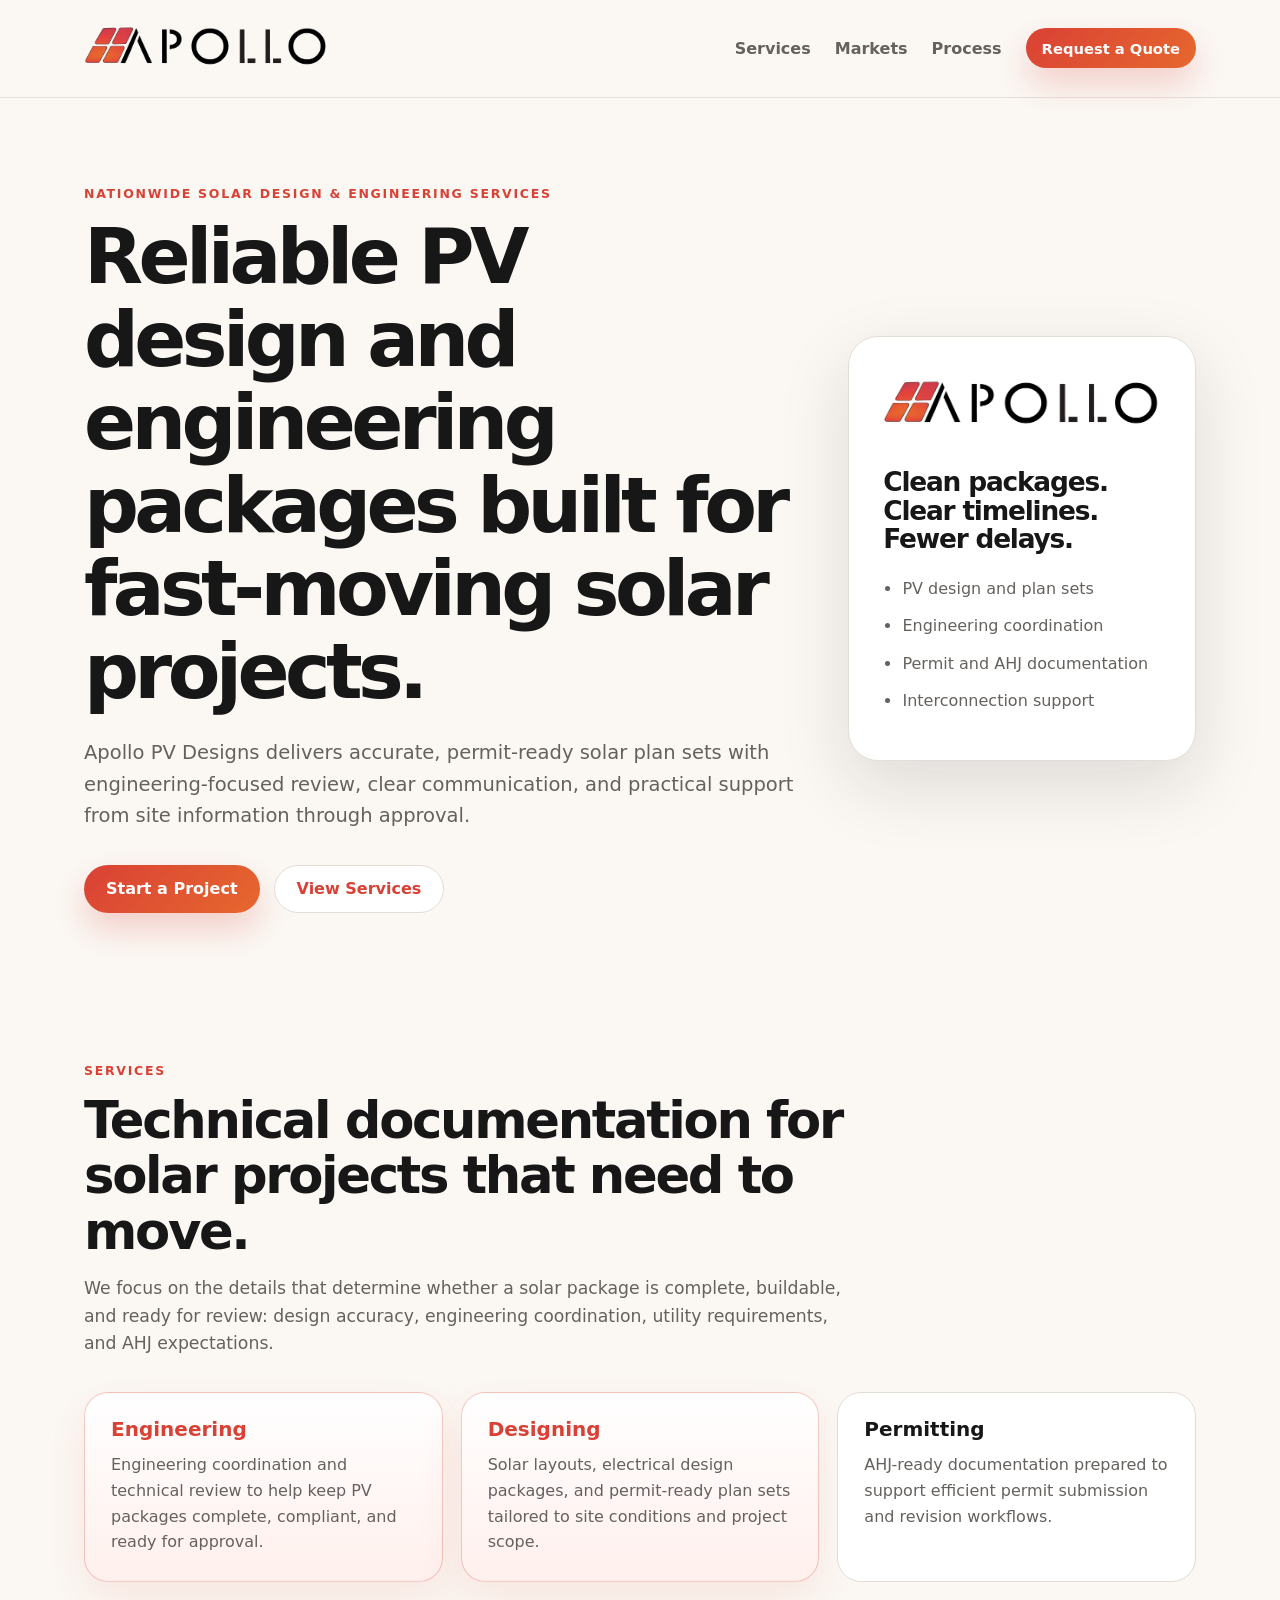
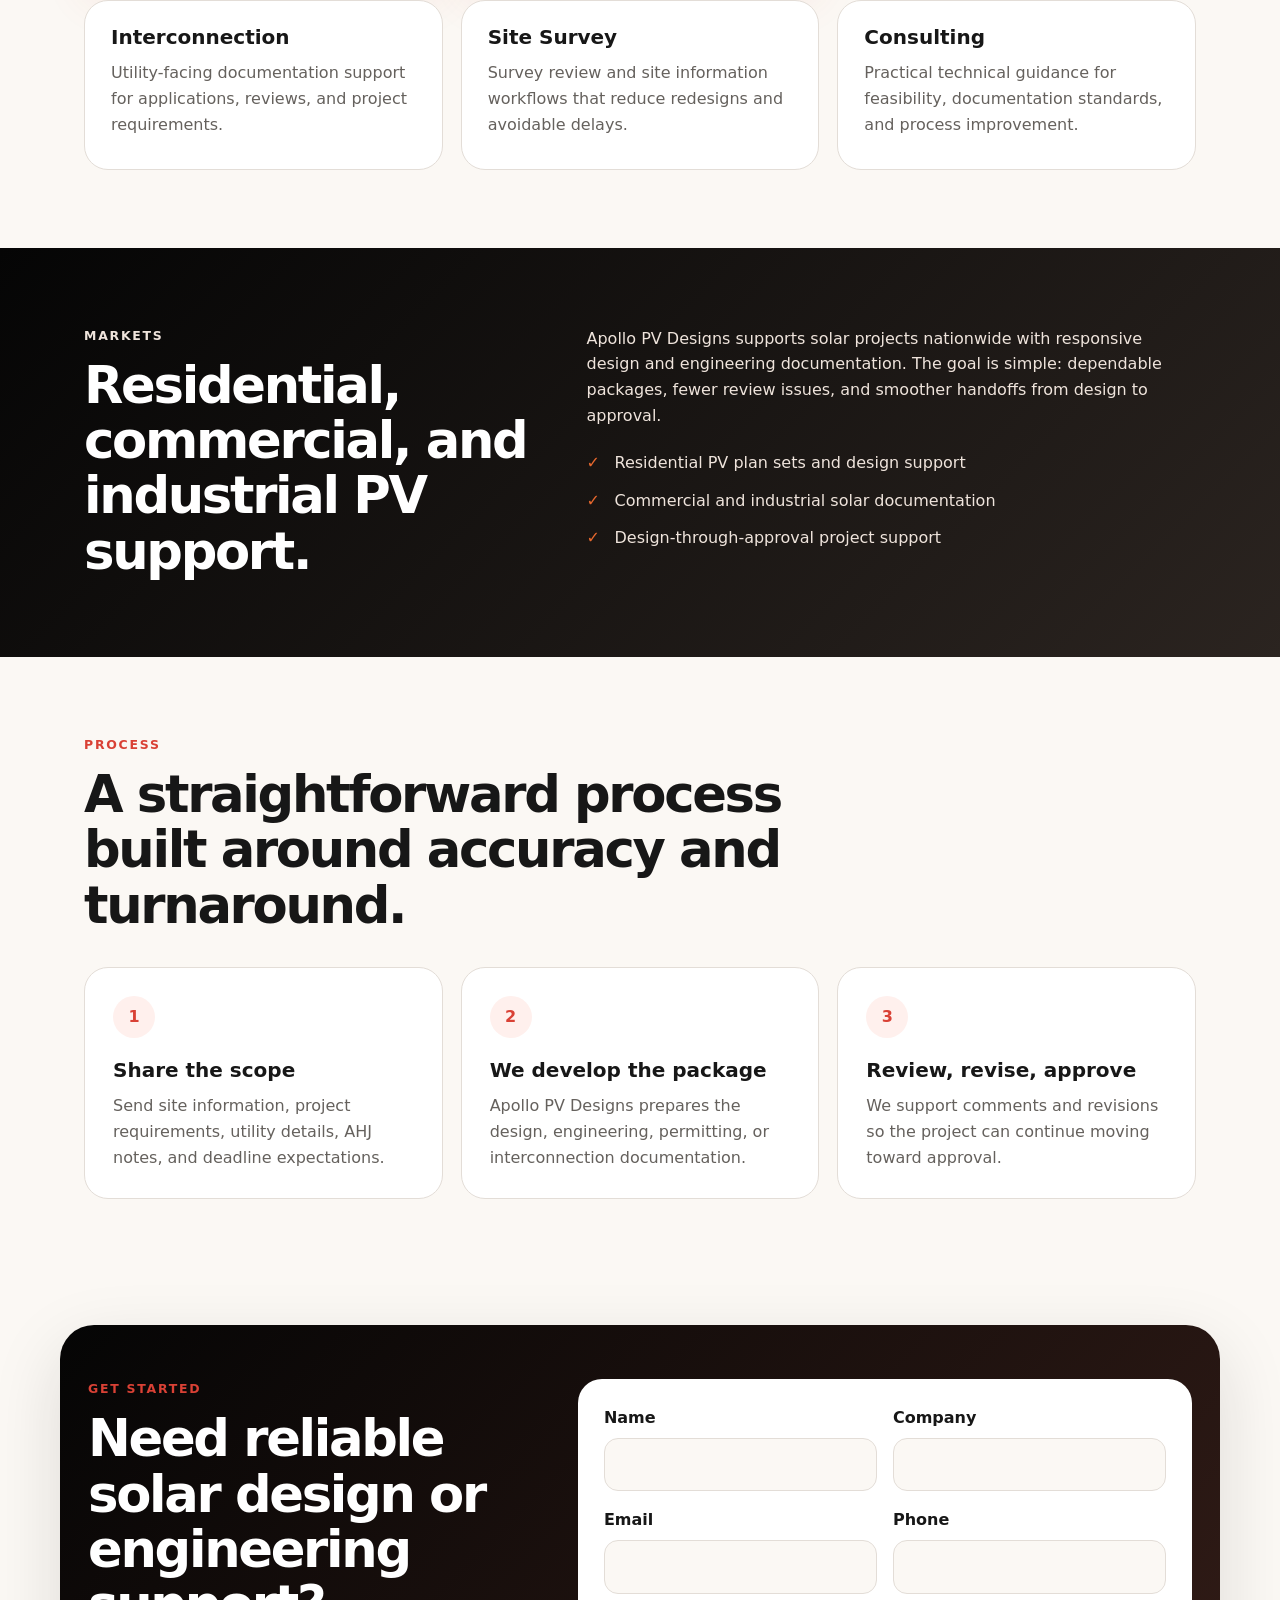
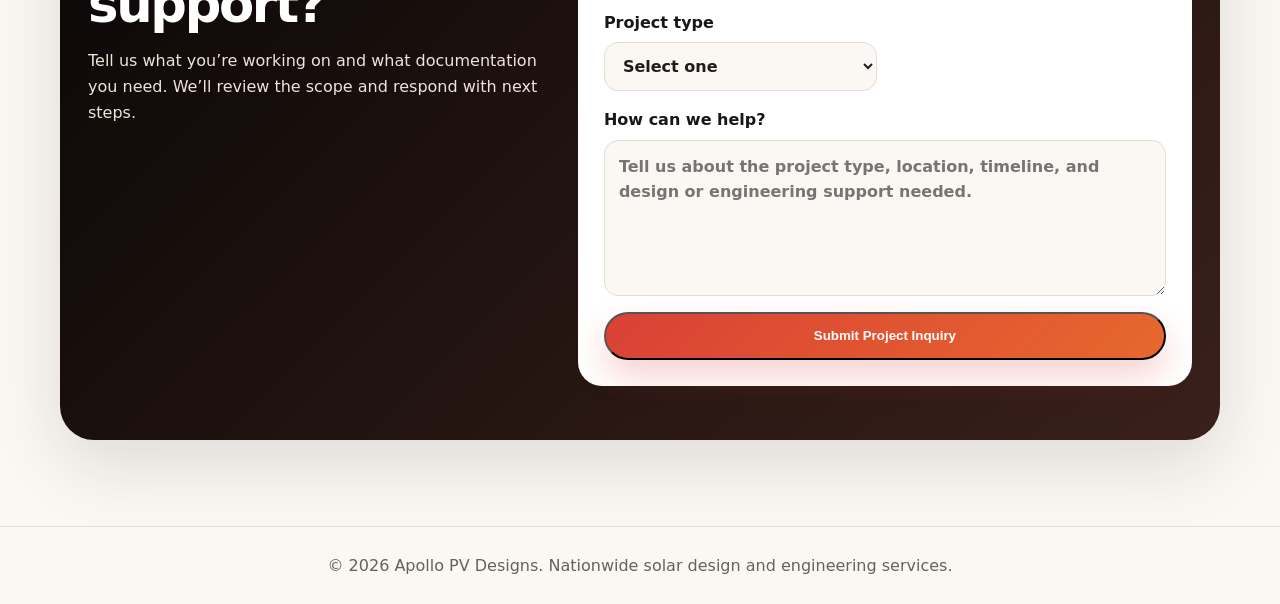
==== index.html @ 6307eaa2 "Initial Apollo PV website" ====
<!doctype html>
<html lang="en">
  <head>
    <meta charset="utf-8" />
    <meta name="viewport" content="width=device-width, initial-scale=1" />
    <title>Apollo PV Designs | Nationwide Solar Design & Engineering</title>
    <meta
      name="description"
      content="Apollo PV Designs provides nationwide solar design and engineering services with permitting, interconnection, consulting, and site survey support."
    />
    <link rel="stylesheet" href="styles.css" />
  </head>
  <body>
    <header class="site-header">
      <nav class="nav" aria-label="Primary navigation">
        <a class="brand" href="#top" aria-label="Apollo PV Designs home">
          <img class="brand-logo" src="assets/logo-transparent.png" alt="Apollo PV Designs" />
        </a>
        <div class="nav-links">
          <a href="#services">Services</a>
          <a href="#markets">Markets</a>
          <a href="#process">Process</a>
          <a class="button button-small" href="#contact">Request a Quote</a>
        </div>
      </nav>
    </header>

    <main id="top">
      <section class="hero">
        <div class="hero-content">
          <p class="eyebrow">Nationwide solar design & engineering services</p>
          <h1>Reliable PV design and engineering packages built for fast-moving solar projects.</h1>
          <p class="hero-copy">
            Apollo PV Designs delivers accurate, permit-ready solar plan sets with engineering-focused review, clear communication, and practical support from site information through approval.
          </p>
          <div class="hero-actions">
            <a class="button" href="#contact">Start a Project</a>
            <a class="button button-secondary" href="#services">View Services</a>
          </div>
        </div>
        <aside class="hero-card" aria-label="Apollo PV Designs capabilities">
          <img class="hero-logo" src="assets/logo-transparent.png" alt="Apollo PV Designs" />
          <h2>Clean packages. Clear timelines. Fewer delays.</h2>
          <ul>
            <li>PV design and plan sets</li>
            <li>Engineering coordination</li>
            <li>Permit and AHJ documentation</li>
            <li>Interconnection support</li>
          </ul>
        </aside>
      </section>

      <section class="section" id="services">
        <div class="section-heading">
          <p class="eyebrow">Services</p>
          <h2>Technical documentation for solar projects that need to move.</h2>
          <p>
            We focus on the details that determine whether a solar package is complete, buildable, and ready for review: design accuracy, engineering coordination, utility requirements, and AHJ expectations.
          </p>
        </div>
        <div class="grid cards">
          <article class="card card-feature"><h3>Engineering</h3><p>Engineering coordination and technical review to help keep PV packages complete, compliant, and ready for approval.</p></article>
          <article class="card card-feature"><h3>Designing</h3><p>Solar layouts, electrical design packages, and permit-ready plan sets tailored to site conditions and project scope.</p></article>
          <article class="card"><h3>Permitting</h3><p>AHJ-ready documentation prepared to support efficient permit submission and revision workflows.</p></article>
          <article class="card"><h3>Interconnection</h3><p>Utility-facing documentation support for applications, reviews, and project requirements.</p></article>
          <article class="card"><h3>Site Survey</h3><p>Survey review and site information workflows that reduce redesigns and avoidable delays.</p></article>
          <article class="card"><h3>Consulting</h3><p>Practical technical guidance for feasibility, documentation standards, and process improvement.</p></article>
        </div>
      </section>

      <section class="section split" id="markets">
        <div>
          <p class="eyebrow">Markets</p>
          <h2>Residential, commercial, and industrial PV support.</h2>
        </div>
        <div>
          <p>
            Apollo PV Designs supports solar projects nationwide with responsive design and engineering documentation. The goal is simple: dependable packages, fewer review issues, and smoother handoffs from design to approval.
          </p>
          <ul class="check-list">
            <li>Residential PV plan sets and design support</li>
            <li>Commercial and industrial solar documentation</li>
            <li>Design-through-approval project support</li>
          </ul>
        </div>
      </section>

      <section class="section process" id="process">
        <div class="section-heading">
          <p class="eyebrow">Process</p>
          <h2>A straightforward process built around accuracy and turnaround.</h2>
        </div>
        <div class="steps">
          <div class="step"><span>1</span><h3>Share the scope</h3><p>Send site information, project requirements, utility details, AHJ notes, and deadline expectations.</p></div>
          <div class="step"><span>2</span><h3>We develop the package</h3><p>Apollo PV Designs prepares the design, engineering, permitting, or interconnection documentation.</p></div>
          <div class="step"><span>3</span><h3>Review, revise, approve</h3><p>We support comments and revisions so the project can continue moving toward approval.</p></div>
        </div>
      </section>

      <section class="contact-section" id="contact">
        <div class="contact-copy">
          <p class="eyebrow">Get started</p>
          <h2>Need reliable solar design or engineering support?</h2>
          <p>Tell us what you’re working on and what documentation you need. We’ll review the scope and respond with next steps.</p>
        </div>
        <form class="contact-form" name="project-inquiry" method="POST" data-netlify="true" netlify-honeypot="bot-field" action="/thank-you.html">
          <input type="hidden" name="form-name" value="project-inquiry" />
          <p class="hidden-field">
            <label>Don’t fill this out if you’re human: <input name="bot-field" /></label>
          </p>
          <label>
            Name
            <input type="text" name="name" autocomplete="name" required />
          </label>
          <label>
            Company
            <input type="text" name="company" autocomplete="organization" />
          </label>
          <label>
            Email
            <input type="email" name="email" autocomplete="email" required />
          </label>
          <label>
            Phone
            <input type="tel" name="phone" autocomplete="tel" />
          </label>
          <label>
            Project type
            <select name="project_type">
              <option value="">Select one</option>
              <option>Residential</option>
              <option>Commercial</option>
              <option>Industrial</option>
              <option>Multiple / ongoing pipeline</option>
            </select>
          </label>
          <label>
            How can we help?
            <textarea name="message" rows="5" placeholder="Tell us about the project type, location, timeline, and design or engineering support needed." required></textarea>
          </label>
          <button class="button" type="submit">Submit Project Inquiry</button>
        </form>
      </section>
    </main>

    <footer class="footer">
      <p>© <span id="year"></span> Apollo PV Designs. Nationwide solar design and engineering services.</p>
    </footer>

    <script>
      document.getElementById('year').textContent = new Date().getFullYear();
    </script>
  </body>
</html>
---- styles.css ----
:root {
  color-scheme: light;
  --charcoal: #171717;
  --black: #050505;
  --solar-red: #d94135;
  --solar-orange: #e7682e;
  --warm-gray: #f5f1ed;
  --soft-red: #fff0ed;
  --ink: #1d1d1d;
  --muted: #65615d;
  --line: #e3ddd7;
  --bg: #fbf8f4;
  --white: #ffffff;
  --shadow: 0 24px 70px rgba(23, 23, 23, 0.13);
}

* { box-sizing: border-box; }
html { scroll-behavior: smooth; }
body {
  margin: 0;
  font-family: Inter, ui-sans-serif, system-ui, -apple-system, BlinkMacSystemFont, "Segoe UI", sans-serif;
  color: var(--ink);
  background: var(--bg);
  line-height: 1.6;
}

a { color: inherit; text-decoration: none; }

.site-header {
  position: sticky;
  top: 0;
  z-index: 20;
  background: rgba(251, 248, 244, 0.92);
  backdrop-filter: blur(14px);
  border-bottom: 1px solid rgba(227, 221, 215, 0.85);
}

.nav {
  max-width: 1160px;
  margin: 0 auto;
  padding: 18px 24px;
  display: flex;
  align-items: center;
  justify-content: space-between;
  gap: 24px;
}

.brand {
  display: inline-flex;
  align-items: center;
}

.brand-logo {
  display: block;
  width: min(245px, 52vw);
  height: auto;
}

.nav-links { display: flex; align-items: center; gap: 24px; color: var(--muted); font-weight: 650; }
.nav-links a:hover { color: var(--solar-red); }

.button {
  display: inline-flex;
  align-items: center;
  justify-content: center;
  min-height: 48px;
  padding: 0 22px;
  border-radius: 999px;
  background: linear-gradient(135deg, var(--solar-red), var(--solar-orange));
  color: var(--white);
  font-weight: 800;
  box-shadow: 0 16px 34px rgba(217, 65, 53, 0.24);
}
.button:hover { transform: translateY(-1px); }
.button-secondary { background: var(--white); color: var(--solar-red); border: 1px solid var(--line); box-shadow: none; }
.button-small { min-height: 40px; padding: 0 16px; font-size: 0.92rem; }

.hero {
  max-width: 1160px;
  margin: 0 auto;
  padding: 86px 24px 70px;
  display: grid;
  grid-template-columns: minmax(0, 1.35fr) minmax(280px, 0.65fr);
  gap: 42px;
  align-items: center;
}

.eyebrow {
  margin: 0 0 12px;
  color: var(--solar-red);
  text-transform: uppercase;
  font-size: 0.78rem;
  font-weight: 900;
  letter-spacing: 0.14em;
}

h1, h2, h3 { color: var(--charcoal); line-height: 1.08; margin: 0; }
h1 { font-size: clamp(2.5rem, 6vw, 5.4rem); letter-spacing: -0.06em; max-width: 920px; }
h2 { font-size: clamp(2rem, 4vw, 3.3rem); letter-spacing: -0.045em; }
h3 { font-size: 1.25rem; }
p { margin: 0; }

.hero-copy {
  margin-top: 24px;
  max-width: 720px;
  font-size: 1.22rem;
  color: var(--muted);
}

.hero-actions { display: flex; flex-wrap: wrap; gap: 14px; margin-top: 34px; }

.hero-card {
  background: var(--white);
  border: 1px solid var(--line);
  border-radius: 30px;
  padding: 34px;
  box-shadow: var(--shadow);
}
.hero-logo {
  display: block;
  width: 100%;
  max-width: 340px;
  height: auto;
  margin: 0 0 28px;
}
.hero-card h2 { font-size: 1.65rem; margin-bottom: 22px; }
ul { padding-left: 1.2rem; margin: 0; }
.hero-card li { margin: 12px 0; color: var(--muted); }

.section { max-width: 1160px; margin: 0 auto; padding: 78px 24px; }
.section-heading { max-width: 760px; margin-bottom: 34px; }
.section-heading p:not(.eyebrow) { color: var(--muted); font-size: 1.08rem; margin-top: 16px; }

.grid { display: grid; gap: 18px; }
.cards { grid-template-columns: repeat(3, minmax(0, 1fr)); }
.card {
  background: var(--white);
  border: 1px solid var(--line);
  border-radius: 24px;
  padding: 26px;
  min-height: 170px;
}
.card p { color: var(--muted); margin-top: 12px; }
.card-feature {
  border-color: rgba(217, 65, 53, 0.28);
  background: linear-gradient(180deg, var(--white), var(--soft-red));
  box-shadow: 0 18px 46px rgba(217, 65, 53, 0.1);
}
.card-feature h3 { color: var(--solar-red); }

.split {
  display: grid;
  grid-template-columns: 0.85fr 1.15fr;
  gap: 52px;
  align-items: start;
  background: linear-gradient(135deg, var(--black), #2b2420);
  color: var(--white);
  max-width: none;
  padding-left: max(24px, calc((100vw - 1160px) / 2 + 24px));
  padding-right: max(24px, calc((100vw - 1160px) / 2 + 24px));
}
.split h2 { color: var(--white); }
.split p, .split li { color: #efe4dc; }
.check-list { margin-top: 22px; list-style: none; padding: 0; }
.check-list li { margin: 12px 0; padding-left: 28px; position: relative; }
.check-list li::before { content: "✓"; position: absolute; left: 0; color: var(--solar-orange); font-weight: 900; }

.steps { display: grid; grid-template-columns: repeat(3, minmax(0, 1fr)); gap: 18px; }
.step { background: var(--white); border: 1px solid var(--line); border-radius: 24px; padding: 28px; }
.step span { display: inline-grid; place-items: center; width: 42px; height: 42px; border-radius: 50%; background: var(--soft-red); color: var(--solar-red); font-weight: 900; margin-bottom: 22px; }
.step p { color: var(--muted); margin-top: 12px; }

.contact-section {
  max-width: 1160px;
  margin: 48px auto 86px;
  padding: 54px 28px;
  border-radius: 34px;
  background: linear-gradient(135deg, var(--black), #3a201a);
  color: var(--white);
  box-shadow: var(--shadow);
  display: grid;
  grid-template-columns: 0.85fr 1.15fr;
  gap: 36px;
  align-items: start;
}
.contact-section h2 { color: var(--white); }
.contact-copy p:not(.eyebrow) { color: #efe4dc; margin-top: 16px; }
.contact-form {
  background: var(--white);
  color: var(--ink);
  border-radius: 24px;
  padding: 26px;
  display: grid;
  grid-template-columns: repeat(2, minmax(0, 1fr));
  gap: 16px;
}
.contact-form label { display: grid; gap: 7px; font-weight: 800; color: var(--charcoal); }
.contact-form label:has(textarea), .contact-form button { grid-column: 1 / -1; }
.contact-form input, .contact-form select, .contact-form textarea {
  width: 100%;
  border: 1px solid var(--line);
  border-radius: 14px;
  padding: 13px 14px;
  font: inherit;
  color: var(--ink);
  background: var(--bg);
}
.contact-form input:focus, .contact-form select:focus, .contact-form textarea:focus {
  outline: 3px solid rgba(217, 65, 53, 0.18);
  border-color: var(--solar-red);
}
.hidden-field { display: none; }

.thank-you-page {
  min-height: 100vh;
  display: grid;
  place-items: center;
  padding: 24px;
}
.thank-you-card {
  max-width: 760px;
  background: var(--white);
  border: 1px solid var(--line);
  border-radius: 34px;
  padding: 46px;
  box-shadow: var(--shadow);
}
.thank-you-card p:not(.eyebrow) { color: var(--muted); margin: 18px 0 28px; }

.footer { border-top: 1px solid var(--line); padding: 26px 24px; text-align: center; color: var(--muted); }

@media (max-width: 860px) {
  .nav { align-items: flex-start; }
  .nav-links { display: none; }
  .hero, .split, .contact-section { grid-template-columns: 1fr; }
  .cards, .steps, .contact-form { grid-template-columns: 1fr; }
  .hero { padding-top: 58px; }
}
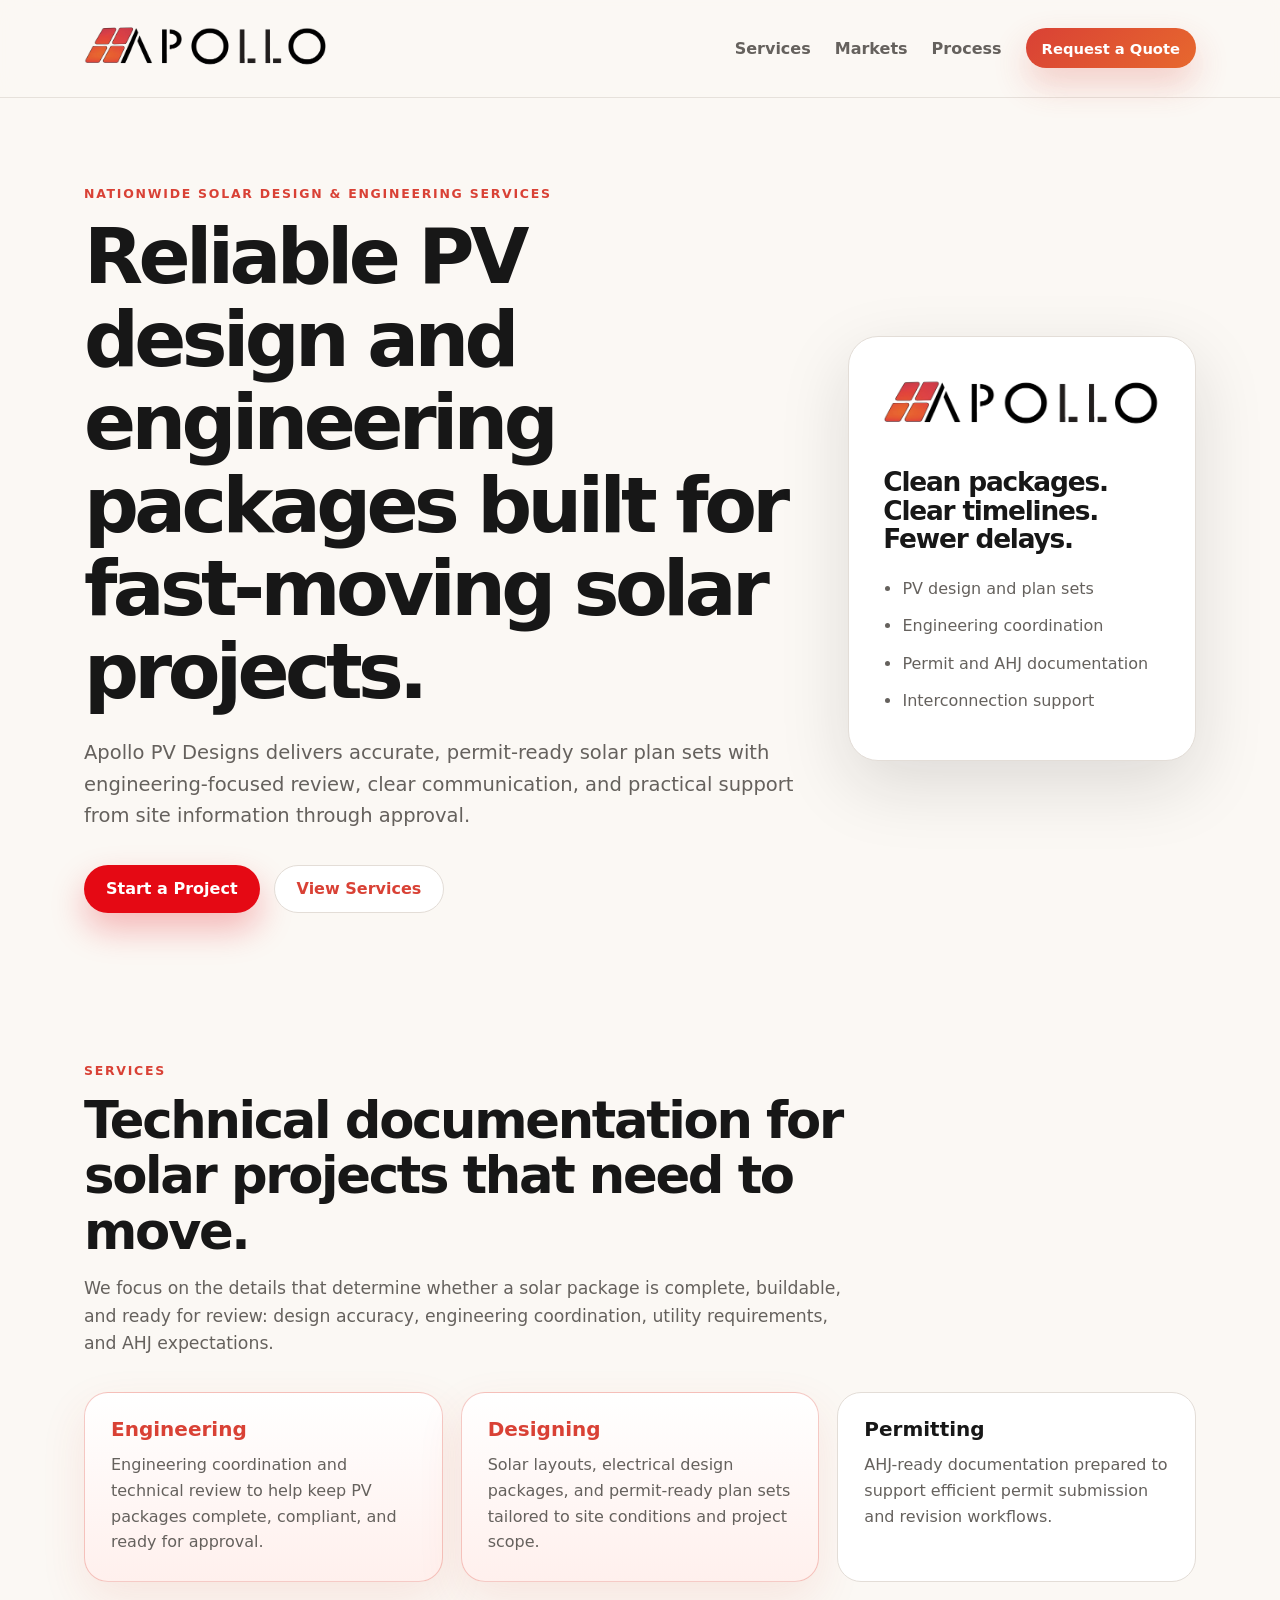
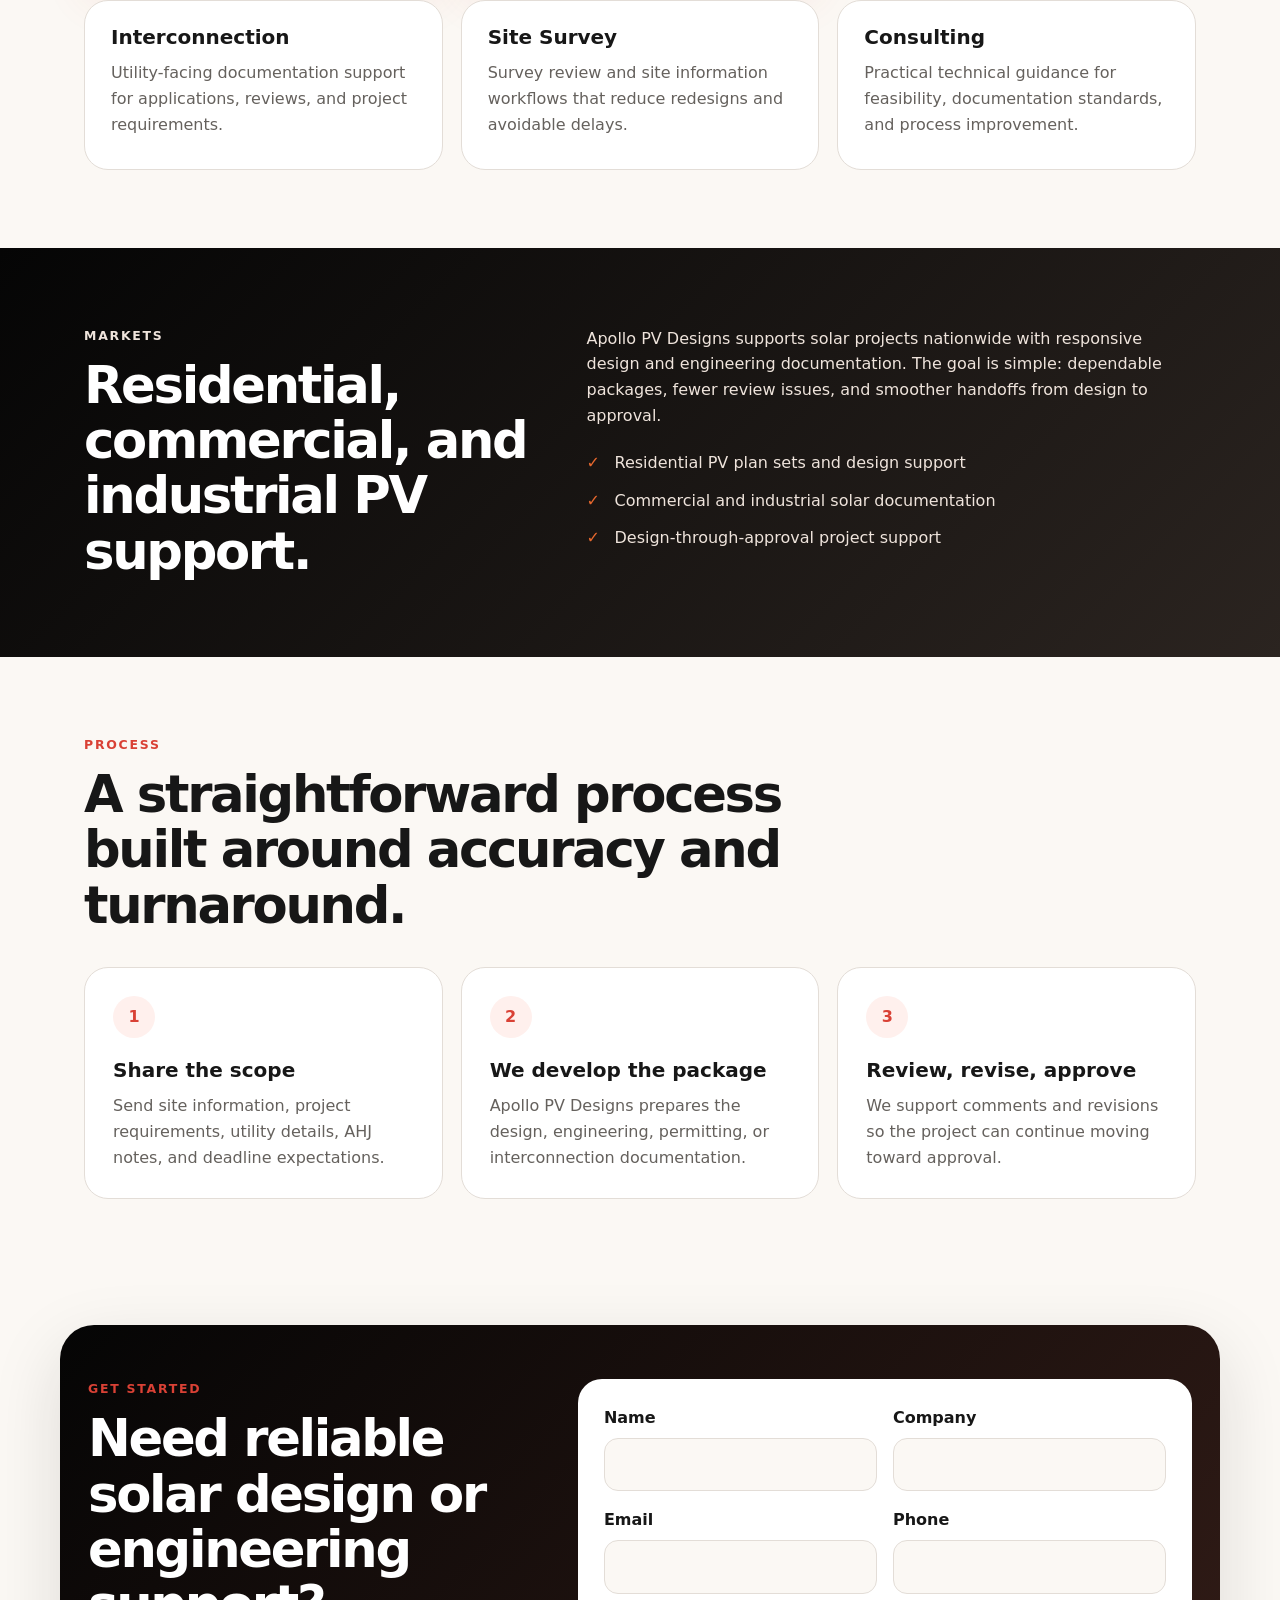
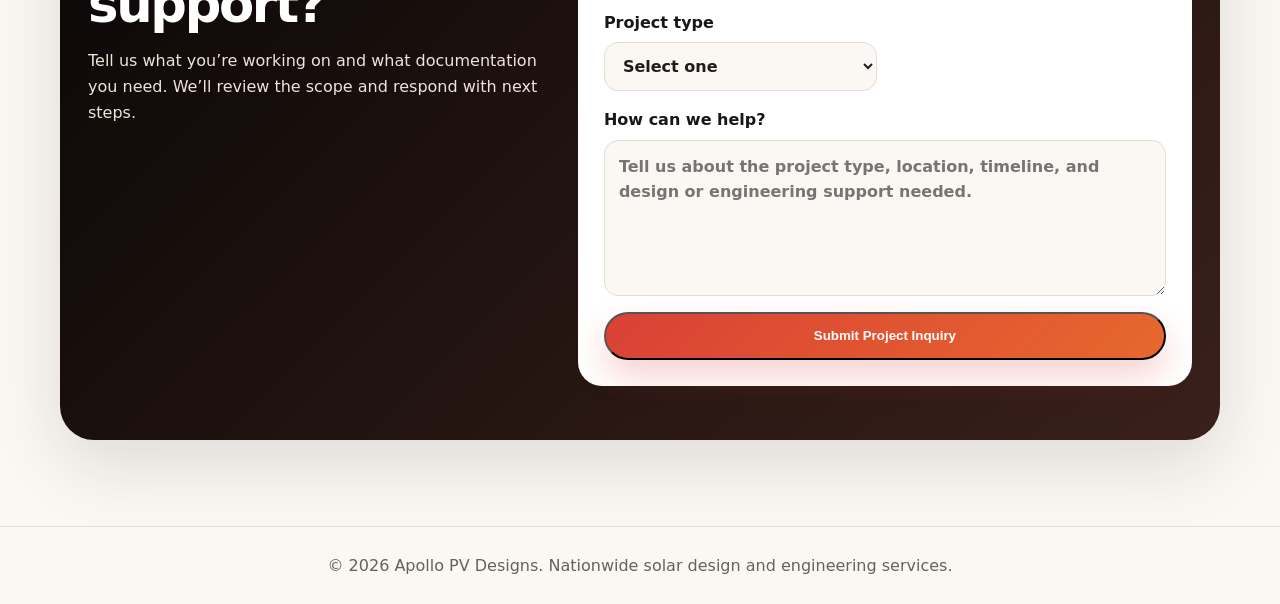
==== commit b664995f: "Make start project button red" ====
--- a/index.html
+++ b/index.html
@@ -34,7 +34,7 @@
             Apollo PV Designs delivers accurate, permit-ready solar plan sets with engineering-focused review, clear communication, and practical support from site information through approval.
           </p>
           <div class="hero-actions">
-            <a class="button" href="#contact">Start a Project</a>
+            <a class="button button-red-test" href="#contact">Start a Project</a>
             <a class="button button-secondary" href="#services">View Services</a>
           </div>
         </div>
--- a/styles.css
+++ b/styles.css
@@ -72,6 +72,7 @@
   box-shadow: 0 16px 34px rgba(217, 65, 53, 0.24);
 }
 .button:hover { transform: translateY(-1px); }
+.button-red-test { background: #e50914; box-shadow: 0 16px 34px rgba(229, 9, 20, 0.28); }
 .button-secondary { background: var(--white); color: var(--solar-red); border: 1px solid var(--line); box-shadow: none; }
 .button-small { min-height: 40px; padding: 0 16px; font-size: 0.92rem; }
 
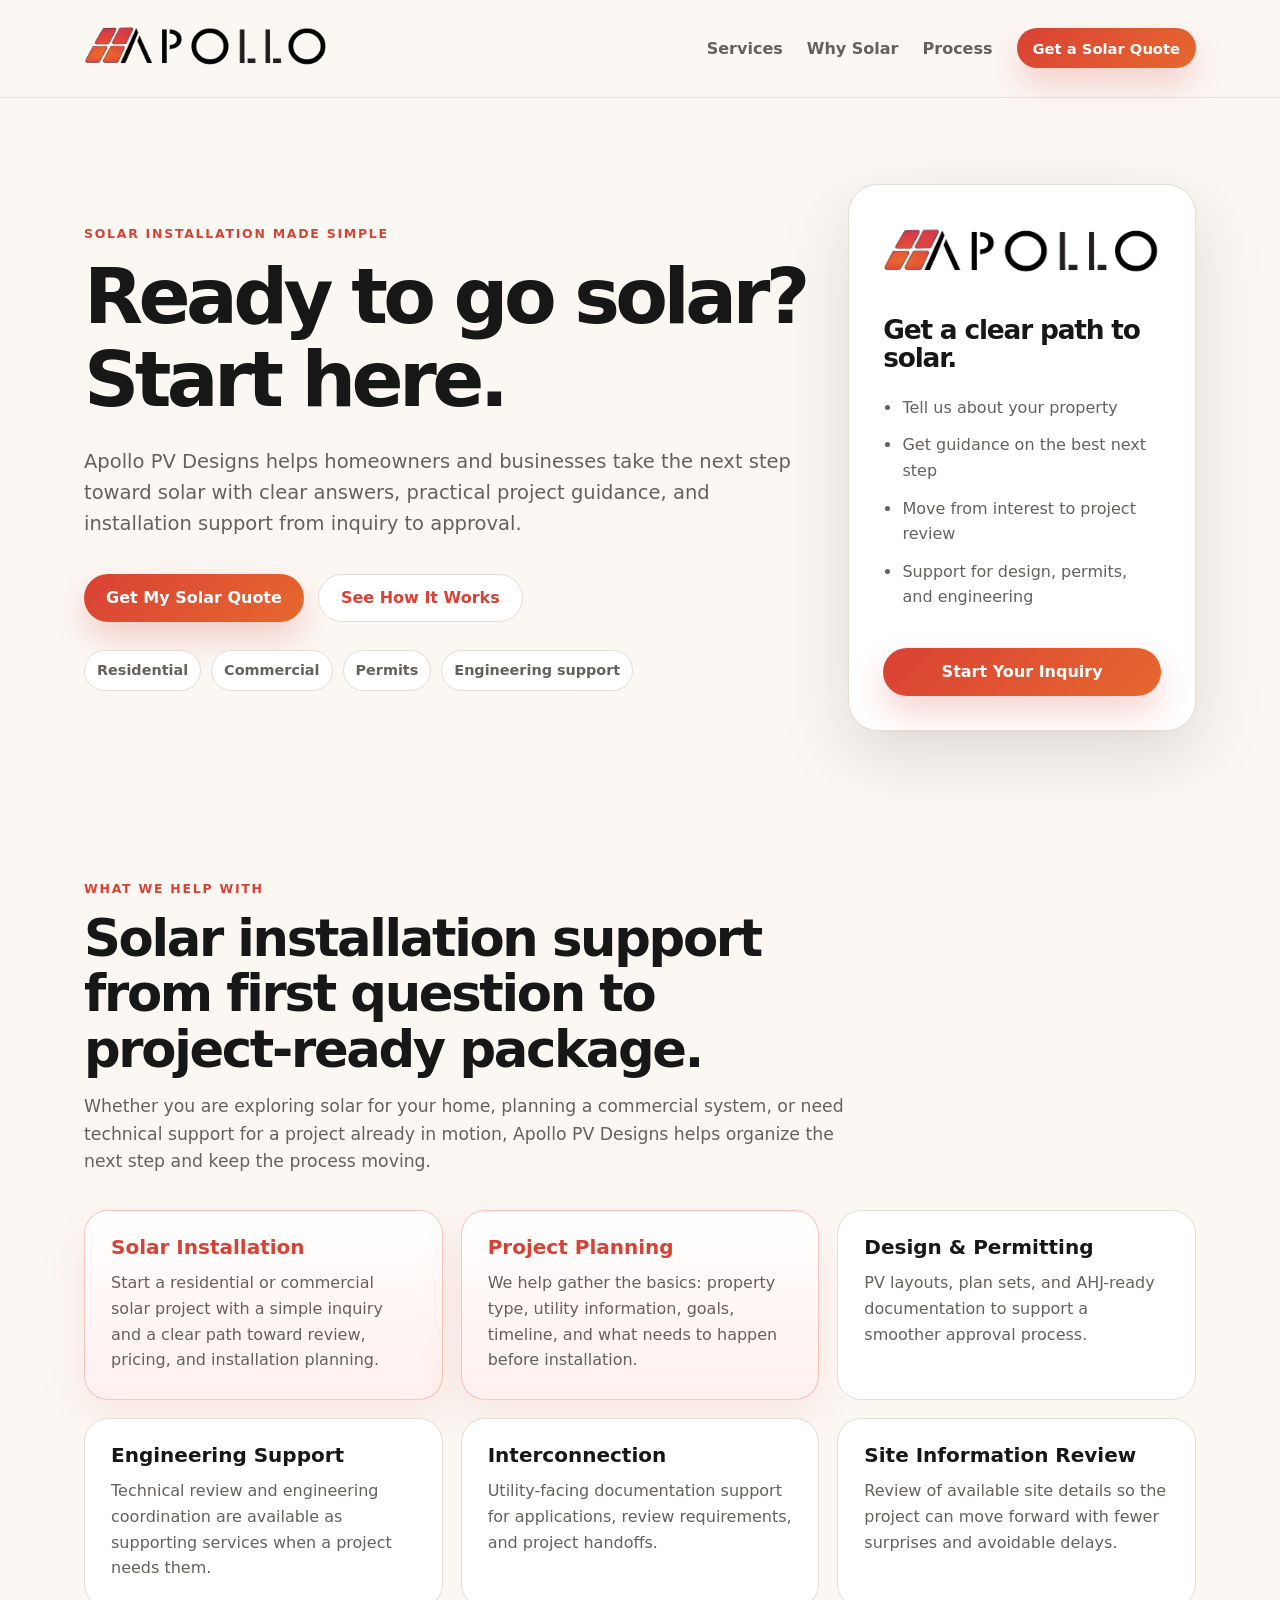
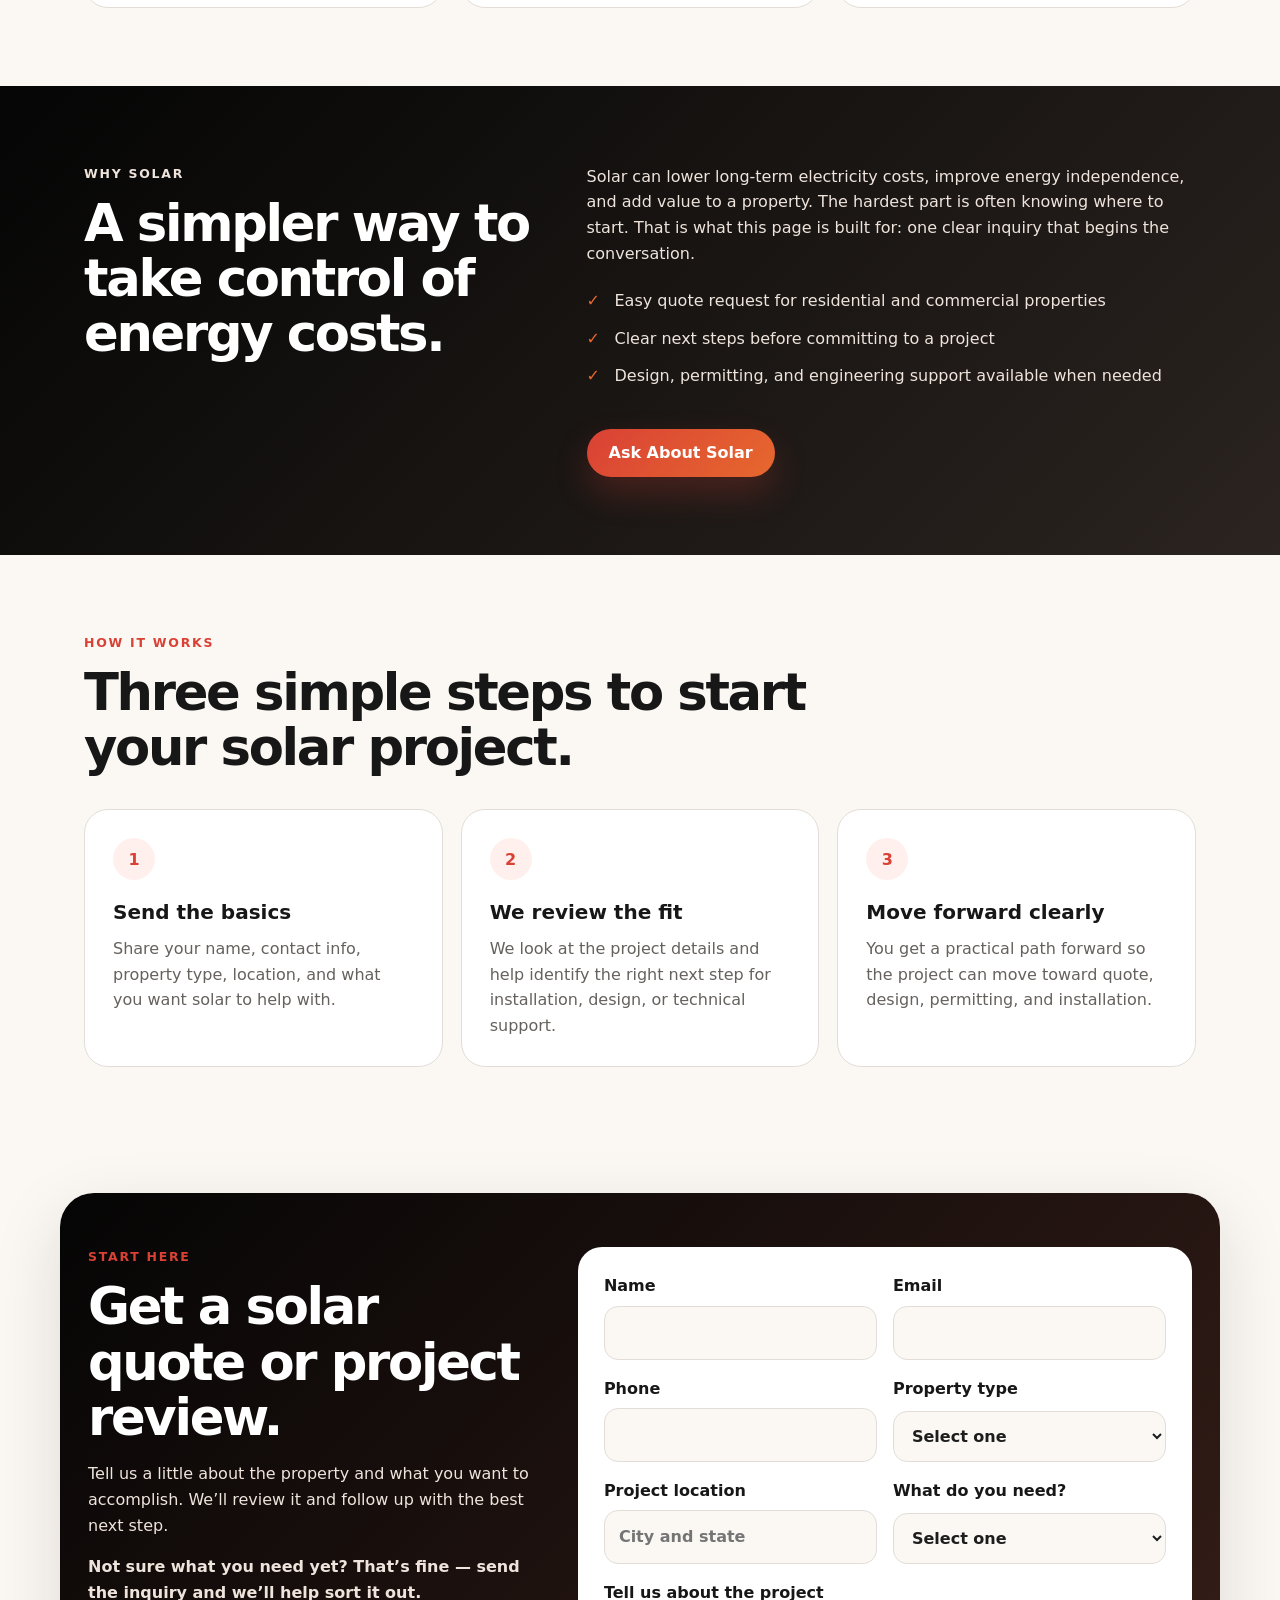
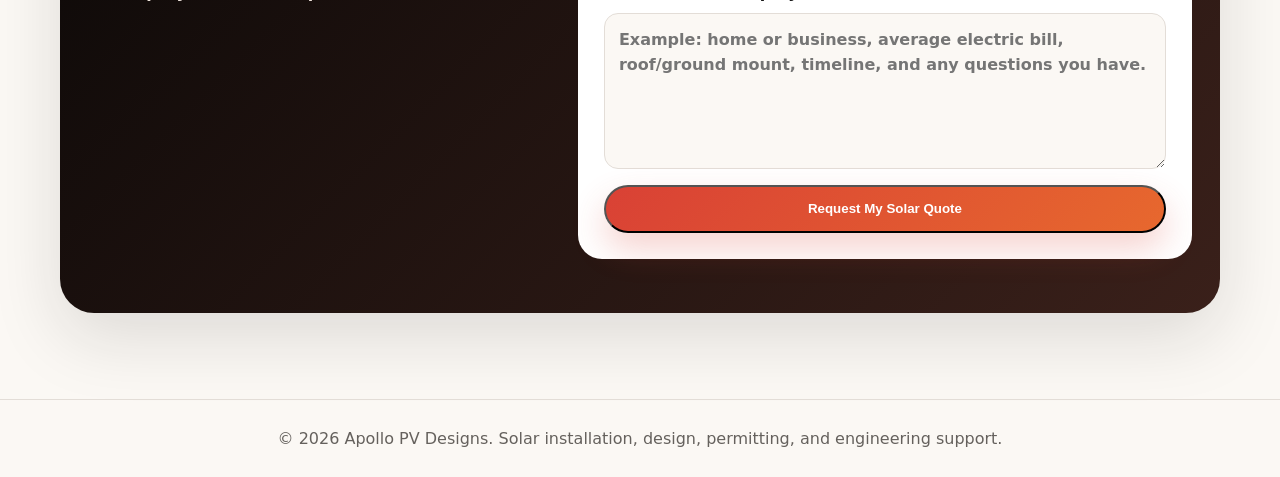
==== commit 6f65d44e: "Refocus homepage on solar installation inquiries" ====
--- a/index.html
+++ b/index.html
@@ -3,10 +3,10 @@
   <head>
     <meta charset="utf-8" />
     <meta name="viewport" content="width=device-width, initial-scale=1" />
-    <title>Apollo PV Designs | Nationwide Solar Design & Engineering</title>
+    <title>Apollo PV Designs | Solar Installation & Project Support</title>
     <meta
       name="description"
-      content="Apollo PV Designs provides nationwide solar design and engineering services with permitting, interconnection, consulting, and site survey support."
+      content="Apollo PV Designs helps homeowners and businesses start solar installation projects with clear guidance, responsive support, and design, permitting, and engineering coordination."
     />
     <link rel="stylesheet" href="styles.css" />
   </head>
@@ -18,9 +18,9 @@
         </a>
         <div class="nav-links">
           <a href="#services">Services</a>
-          <a href="#markets">Markets</a>
+          <a href="#why-solar">Why Solar</a>
           <a href="#process">Process</a>
-          <a class="button button-small" href="#contact">Request a Quote</a>
+          <a class="button button-small" href="#contact">Get a Solar Quote</a>
         </div>
       </nav>
     </header>
@@ -28,80 +28,89 @@
     <main id="top">
       <section class="hero">
         <div class="hero-content">
-          <p class="eyebrow">Nationwide solar design & engineering services</p>
-          <h1>Reliable PV design and engineering packages built for fast-moving solar projects.</h1>
+          <p class="eyebrow">Solar installation made simple</p>
+          <h1>Ready to go solar? Start here.</h1>
           <p class="hero-copy">
-            Apollo PV Designs delivers accurate, permit-ready solar plan sets with engineering-focused review, clear communication, and practical support from site information through approval.
+            Apollo PV Designs helps homeowners and businesses take the next step toward solar with clear answers, practical project guidance, and installation support from inquiry to approval.
           </p>
           <div class="hero-actions">
-            <a class="button button-red-test" href="#contact">Start a Project</a>
-            <a class="button button-secondary" href="#services">View Services</a>
+            <a class="button" href="#contact">Get My Solar Quote</a>
+            <a class="button button-secondary" href="#process">See How It Works</a>
+          </div>
+          <div class="trust-strip" aria-label="Solar project benefits">
+            <span>Residential</span>
+            <span>Commercial</span>
+            <span>Permits</span>
+            <span>Engineering support</span>
           </div>
         </div>
-        <aside class="hero-card" aria-label="Apollo PV Designs capabilities">
+        <aside class="hero-card" aria-label="Solar inquiry callout">
           <img class="hero-logo" src="assets/logo-transparent.png" alt="Apollo PV Designs" />
-          <h2>Clean packages. Clear timelines. Fewer delays.</h2>
+          <h2>Get a clear path to solar.</h2>
           <ul>
-            <li>PV design and plan sets</li>
-            <li>Engineering coordination</li>
-            <li>Permit and AHJ documentation</li>
-            <li>Interconnection support</li>
+            <li>Tell us about your property</li>
+            <li>Get guidance on the best next step</li>
+            <li>Move from interest to project review</li>
+            <li>Support for design, permits, and engineering</li>
           </ul>
+          <a class="button hero-card-button" href="#contact">Start Your Inquiry</a>
         </aside>
       </section>
 
       <section class="section" id="services">
         <div class="section-heading">
-          <p class="eyebrow">Services</p>
-          <h2>Technical documentation for solar projects that need to move.</h2>
+          <p class="eyebrow">What we help with</p>
+          <h2>Solar installation support from first question to project-ready package.</h2>
           <p>
-            We focus on the details that determine whether a solar package is complete, buildable, and ready for review: design accuracy, engineering coordination, utility requirements, and AHJ expectations.
+            Whether you are exploring solar for your home, planning a commercial system, or need technical support for a project already in motion, Apollo PV Designs helps organize the next step and keep the process moving.
           </p>
         </div>
         <div class="grid cards">
-          <article class="card card-feature"><h3>Engineering</h3><p>Engineering coordination and technical review to help keep PV packages complete, compliant, and ready for approval.</p></article>
-          <article class="card card-feature"><h3>Designing</h3><p>Solar layouts, electrical design packages, and permit-ready plan sets tailored to site conditions and project scope.</p></article>
-          <article class="card"><h3>Permitting</h3><p>AHJ-ready documentation prepared to support efficient permit submission and revision workflows.</p></article>
-          <article class="card"><h3>Interconnection</h3><p>Utility-facing documentation support for applications, reviews, and project requirements.</p></article>
-          <article class="card"><h3>Site Survey</h3><p>Survey review and site information workflows that reduce redesigns and avoidable delays.</p></article>
-          <article class="card"><h3>Consulting</h3><p>Practical technical guidance for feasibility, documentation standards, and process improvement.</p></article>
+          <article class="card card-feature"><h3>Solar Installation</h3><p>Start a residential or commercial solar project with a simple inquiry and a clear path toward review, pricing, and installation planning.</p></article>
+          <article class="card card-feature"><h3>Project Planning</h3><p>We help gather the basics: property type, utility information, goals, timeline, and what needs to happen before installation.</p></article>
+          <article class="card"><h3>Design & Permitting</h3><p>PV layouts, plan sets, and AHJ-ready documentation to support a smoother approval process.</p></article>
+          <article class="card"><h3>Engineering Support</h3><p>Technical review and engineering coordination are available as supporting services when a project needs them.</p></article>
+          <article class="card"><h3>Interconnection</h3><p>Utility-facing documentation support for applications, review requirements, and project handoffs.</p></article>
+          <article class="card"><h3>Site Information Review</h3><p>Review of available site details so the project can move forward with fewer surprises and avoidable delays.</p></article>
         </div>
       </section>
 
-      <section class="section split" id="markets">
+      <section class="section split" id="why-solar">
         <div>
-          <p class="eyebrow">Markets</p>
-          <h2>Residential, commercial, and industrial PV support.</h2>
+          <p class="eyebrow">Why solar</p>
+          <h2>A simpler way to take control of energy costs.</h2>
         </div>
         <div>
           <p>
-            Apollo PV Designs supports solar projects nationwide with responsive design and engineering documentation. The goal is simple: dependable packages, fewer review issues, and smoother handoffs from design to approval.
+            Solar can lower long-term electricity costs, improve energy independence, and add value to a property. The hardest part is often knowing where to start. That is what this page is built for: one clear inquiry that begins the conversation.
           </p>
           <ul class="check-list">
-            <li>Residential PV plan sets and design support</li>
-            <li>Commercial and industrial solar documentation</li>
-            <li>Design-through-approval project support</li>
+            <li>Easy quote request for residential and commercial properties</li>
+            <li>Clear next steps before committing to a project</li>
+            <li>Design, permitting, and engineering support available when needed</li>
           </ul>
+          <a class="button split-button" href="#contact">Ask About Solar</a>
         </div>
       </section>
 
       <section class="section process" id="process">
         <div class="section-heading">
-          <p class="eyebrow">Process</p>
-          <h2>A straightforward process built around accuracy and turnaround.</h2>
+          <p class="eyebrow">How it works</p>
+          <h2>Three simple steps to start your solar project.</h2>
         </div>
         <div class="steps">
-          <div class="step"><span>1</span><h3>Share the scope</h3><p>Send site information, project requirements, utility details, AHJ notes, and deadline expectations.</p></div>
-          <div class="step"><span>2</span><h3>We develop the package</h3><p>Apollo PV Designs prepares the design, engineering, permitting, or interconnection documentation.</p></div>
-          <div class="step"><span>3</span><h3>Review, revise, approve</h3><p>We support comments and revisions so the project can continue moving toward approval.</p></div>
+          <div class="step"><span>1</span><h3>Send the basics</h3><p>Share your name, contact info, property type, location, and what you want solar to help with.</p></div>
+          <div class="step"><span>2</span><h3>We review the fit</h3><p>We look at the project details and help identify the right next step for installation, design, or technical support.</p></div>
+          <div class="step"><span>3</span><h3>Move forward clearly</h3><p>You get a practical path forward so the project can move toward quote, design, permitting, and installation.</p></div>
         </div>
       </section>
 
       <section class="contact-section" id="contact">
         <div class="contact-copy">
-          <p class="eyebrow">Get started</p>
-          <h2>Need reliable solar design or engineering support?</h2>
-          <p>Tell us what you’re working on and what documentation you need. We’ll review the scope and respond with next steps.</p>
+          <p class="eyebrow">Start here</p>
+          <h2>Get a solar quote or project review.</h2>
+          <p>Tell us a little about the property and what you want to accomplish. We’ll review it and follow up with the best next step.</p>
+          <p class="contact-note">Not sure what you need yet? That’s fine — send the inquiry and we’ll help sort it out.</p>
         </div>
         <form class="contact-form" name="project-inquiry" method="POST" data-netlify="true" netlify-honeypot="bot-field" action="/thank-you.html">
           <input type="hidden" name="form-name" value="project-inquiry" />
@@ -113,10 +122,6 @@
             <input type="text" name="name" autocomplete="name" required />
           </label>
           <label>
-            Company
-            <input type="text" name="company" autocomplete="organization" />
-          </label>
-          <label>
             Email
             <input type="email" name="email" autocomplete="email" required />
           </label>
@@ -125,26 +130,40 @@
             <input type="tel" name="phone" autocomplete="tel" />
           </label>
           <label>
-            Project type
+            Property type
             <select name="project_type">
               <option value="">Select one</option>
-              <option>Residential</option>
-              <option>Commercial</option>
+              <option>Home / Residential</option>
+              <option>Business / Commercial</option>
               <option>Industrial</option>
-              <option>Multiple / ongoing pipeline</option>
+              <option>Installer, EPC, or developer project</option>
             </select>
           </label>
           <label>
-            How can we help?
-            <textarea name="message" rows="5" placeholder="Tell us about the project type, location, timeline, and design or engineering support needed." required></textarea>
+            Project location
+            <input type="text" name="location" autocomplete="address-level2" placeholder="City and state" />
           </label>
-          <button class="button" type="submit">Submit Project Inquiry</button>
+          <label>
+            What do you need?
+            <select name="need">
+              <option value="">Select one</option>
+              <option>Solar installation quote</option>
+              <option>Solar design / permit package</option>
+              <option>Engineering support</option>
+              <option>Not sure yet</option>
+            </select>
+          </label>
+          <label>
+            Tell us about the project
+            <textarea name="message" rows="5" placeholder="Example: home or business, average electric bill, roof/ground mount, timeline, and any questions you have." required></textarea>
+          </label>
+          <button class="button" type="submit">Request My Solar Quote</button>
         </form>
       </section>
     </main>
 
     <footer class="footer">
-      <p>© <span id="year"></span> Apollo PV Designs. Nationwide solar design and engineering services.</p>
+      <p>© <span id="year"></span> Apollo PV Designs. Solar installation, design, permitting, and engineering support.</p>
     </footer>
 
     <script>
--- a/styles.css
+++ b/styles.css
@@ -72,7 +72,6 @@
   box-shadow: 0 16px 34px rgba(217, 65, 53, 0.24);
 }
 .button:hover { transform: translateY(-1px); }
-.button-red-test { background: #e50914; box-shadow: 0 16px 34px rgba(229, 9, 20, 0.28); }
 .button-secondary { background: var(--white); color: var(--solar-red); border: 1px solid var(--line); box-shadow: none; }
 .button-small { min-height: 40px; padding: 0 16px; font-size: 0.92rem; }
 
@@ -109,6 +108,16 @@
 }
 
 .hero-actions { display: flex; flex-wrap: wrap; gap: 14px; margin-top: 34px; }
+.trust-strip { display: flex; flex-wrap: wrap; gap: 10px; margin-top: 28px; }
+.trust-strip span {
+  border: 1px solid var(--line);
+  border-radius: 999px;
+  background: var(--white);
+  color: var(--muted);
+  font-size: 0.9rem;
+  font-weight: 800;
+  padding: 8px 12px;
+}
 
 .hero-card {
   background: var(--white);
@@ -127,6 +136,7 @@
 .hero-card h2 { font-size: 1.65rem; margin-bottom: 22px; }
 ul { padding-left: 1.2rem; margin: 0; }
 .hero-card li { margin: 12px 0; color: var(--muted); }
+.hero-card-button { width: 100%; margin-top: 26px; }
 
 .section { max-width: 1160px; margin: 0 auto; padding: 78px 24px; }
 .section-heading { max-width: 760px; margin-bottom: 34px; }
@@ -162,6 +172,7 @@
 }
 .split h2 { color: var(--white); }
 .split p, .split li { color: #efe4dc; }
+.split-button { margin-top: 28px; }
 .check-list { margin-top: 22px; list-style: none; padding: 0; }
 .check-list li { margin: 12px 0; padding-left: 28px; position: relative; }
 .check-list li::before { content: "✓"; position: absolute; left: 0; color: var(--solar-orange); font-weight: 900; }
@@ -186,6 +197,7 @@
 }
 .contact-section h2 { color: var(--white); }
 .contact-copy p:not(.eyebrow) { color: #efe4dc; margin-top: 16px; }
+.contact-note { font-weight: 800; }
 .contact-form {
   background: var(--white);
   color: var(--ink);
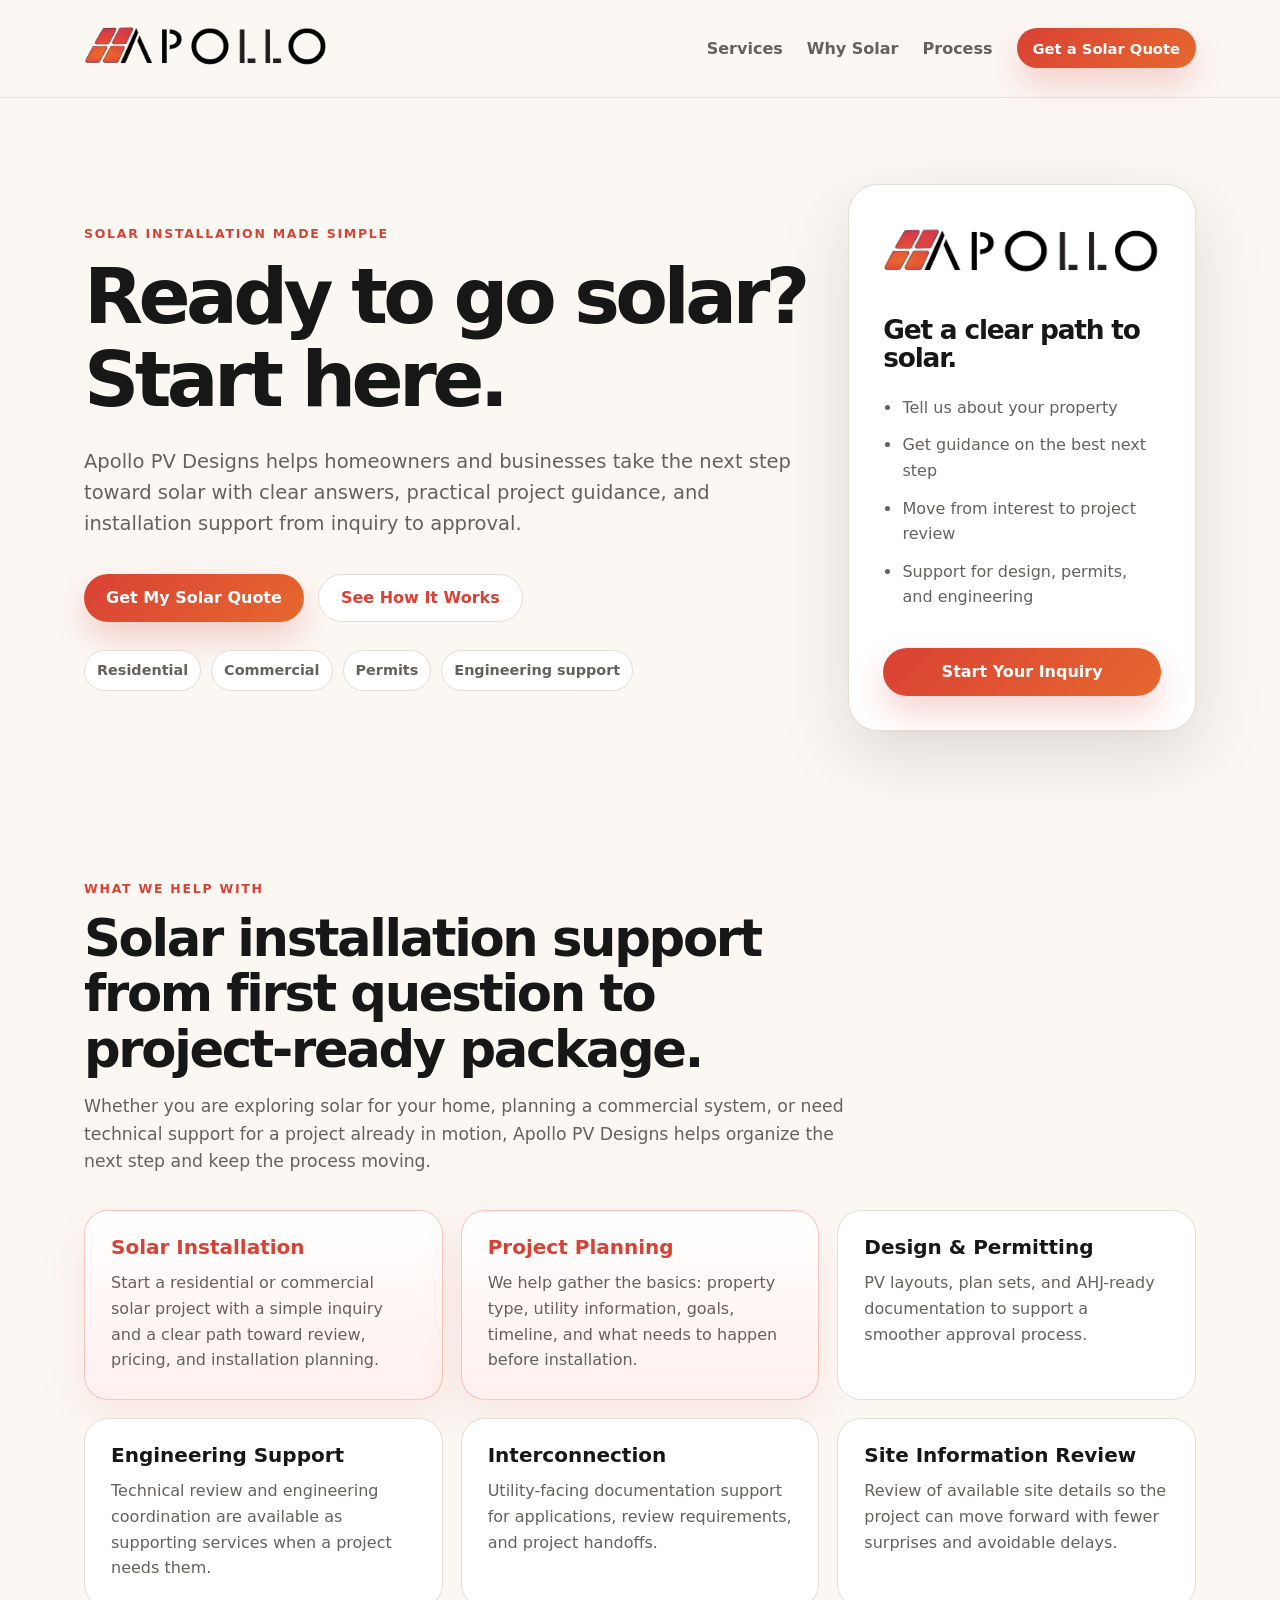
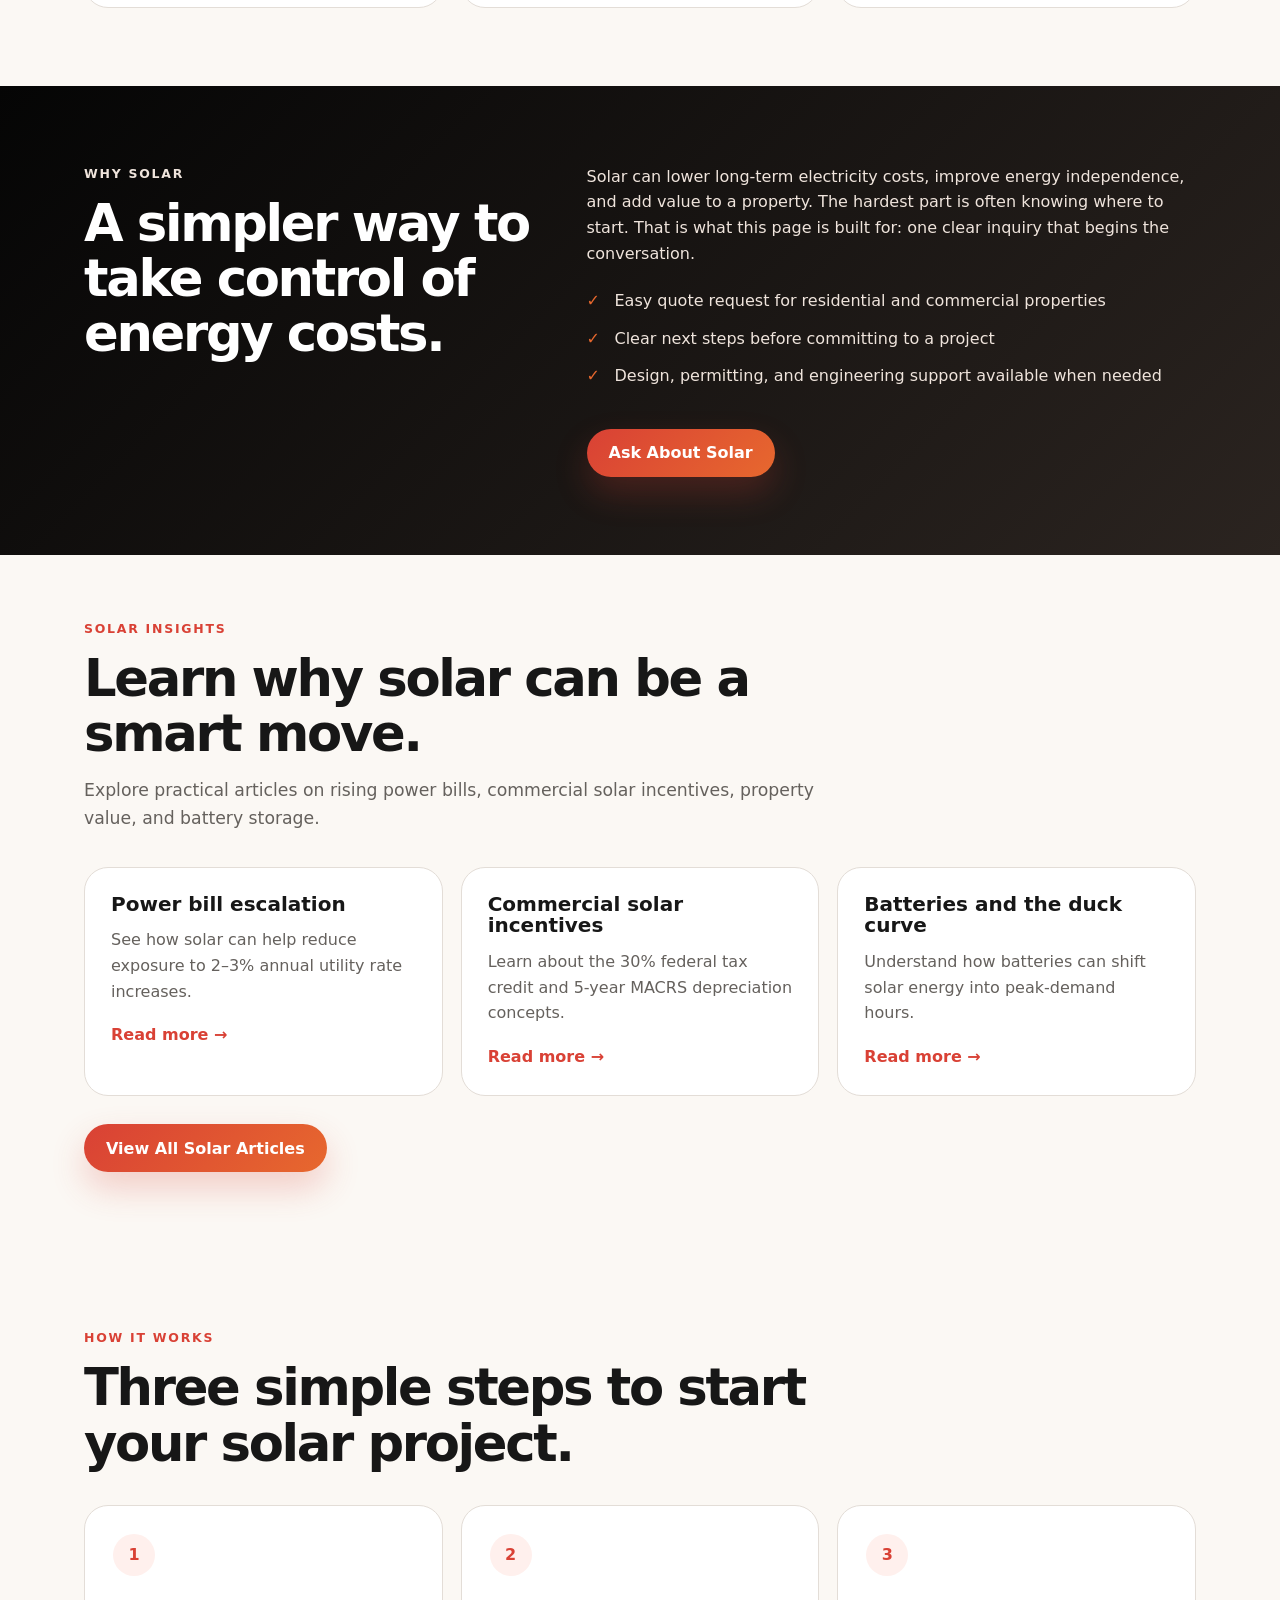
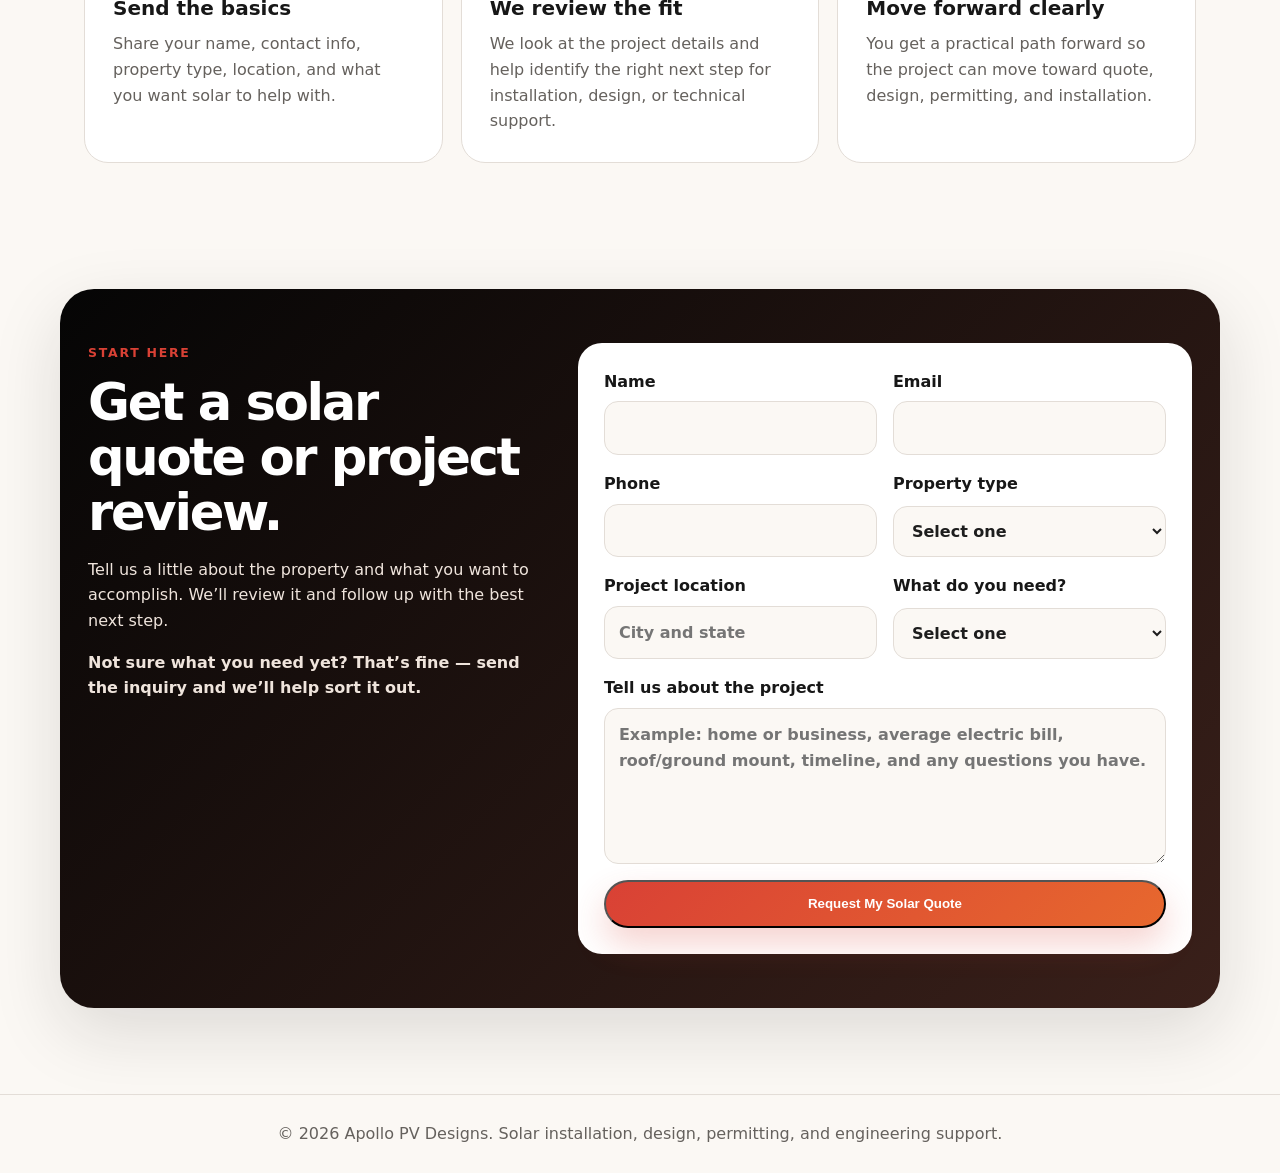
==== commit 408223da: "Add solar insights blog articles" ====
--- a/index.html
+++ b/index.html
@@ -18,7 +18,7 @@
         </a>
         <div class="nav-links">
           <a href="#services">Services</a>
-          <a href="#why-solar">Why Solar</a>
+          <a href="blog/index.html">Why Solar</a>
           <a href="#process">Process</a>
           <a class="button button-small" href="#contact">Get a Solar Quote</a>
         </div>
@@ -91,6 +91,20 @@
           </ul>
           <a class="button split-button" href="#contact">Ask About Solar</a>
         </div>
+      </section>
+
+      <section class="section blog-preview" id="solar-insights">
+        <div class="section-heading">
+          <p class="eyebrow">Solar insights</p>
+          <h2>Learn why solar can be a smart move.</h2>
+          <p>Explore practical articles on rising power bills, commercial solar incentives, property value, and battery storage.</p>
+        </div>
+        <div class="grid insight-cards">
+          <article class="card"><h3>Power bill escalation</h3><p>See how solar can help reduce exposure to 2–3% annual utility rate increases.</p><a class="text-link" href="blog/power-bill-escalation.html">Read more →</a></article>
+          <article class="card"><h3>Commercial solar incentives</h3><p>Learn about the 30% federal tax credit and 5-year MACRS depreciation concepts.</p><a class="text-link" href="blog/commercial-solar-tax-credit-macrs.html">Read more →</a></article>
+          <article class="card"><h3>Batteries and the duck curve</h3><p>Understand how batteries can shift solar energy into peak-demand hours.</p><a class="text-link" href="blog/duck-curve-batteries.html">Read more →</a></article>
+        </div>
+        <a class="button insights-button" href="blog/index.html">View All Solar Articles</a>
       </section>
 
       <section class="section process" id="process">
--- a/styles.css
+++ b/styles.css
@@ -152,6 +152,7 @@
   min-height: 170px;
 }
 .card p { color: var(--muted); margin-top: 12px; }
+.card .text-link { display: inline-block; margin-top: 18px; }
 .card-feature {
   border-color: rgba(217, 65, 53, 0.28);
   background: linear-gradient(180deg, var(--white), var(--soft-red));
@@ -182,6 +183,74 @@
 .step span { display: inline-grid; place-items: center; width: 42px; height: 42px; border-radius: 50%; background: var(--soft-red); color: var(--solar-red); font-weight: 900; margin-bottom: 22px; }
 .step p { color: var(--muted); margin-top: 12px; }
 
+.blog-preview { padding-top: 64px; }
+.insight-cards { grid-template-columns: repeat(3, minmax(0, 1fr)); }
+.insights-button { margin-top: 28px; }
+.text-link { color: var(--solar-red); font-weight: 900; }
+.text-link:hover { color: var(--solar-orange); }
+
+.blog-hero {
+  max-width: 980px;
+  margin: 0 auto;
+  padding: 86px 24px 34px;
+}
+.blog-hero h1 { font-size: clamp(2.5rem, 5vw, 4.8rem); }
+.blog-hero p:not(.eyebrow) { max-width: 760px; margin-top: 20px; color: var(--muted); font-size: 1.2rem; }
+.blog-grid-section { padding-top: 30px; }
+.blog-grid { grid-template-columns: repeat(2, minmax(0, 1fr)); }
+.blog-card {
+  background: var(--white);
+  border: 1px solid var(--line);
+  border-radius: 26px;
+  padding: 30px;
+  min-height: 250px;
+  box-shadow: 0 14px 40px rgba(23, 23, 23, 0.06);
+}
+.blog-card h2 { font-size: 1.55rem; margin: 8px 0 12px; }
+.blog-card h2 a:hover { color: var(--solar-red); }
+.blog-card p:not(.blog-meta) { color: var(--muted); }
+.blog-meta { color: var(--solar-red); text-transform: uppercase; letter-spacing: 0.12em; font-size: 0.76rem; font-weight: 900; }
+.blog-card .text-link { display: inline-block; margin-top: 22px; }
+.blog-cta {
+  max-width: 980px;
+  margin: 10px auto 86px;
+  padding: 42px 28px;
+  border-radius: 30px;
+  background: linear-gradient(135deg, var(--black), #3a201a);
+  color: var(--white);
+  text-align: center;
+  box-shadow: var(--shadow);
+}
+.blog-cta h2 { color: var(--white); }
+.blog-cta p { color: #efe4dc; margin: 14px auto 24px; max-width: 620px; }
+.article {
+  max-width: 820px;
+  margin: 0 auto;
+  padding: 78px 24px 92px;
+}
+.article h1 { font-size: clamp(2.4rem, 5vw, 4.4rem); margin-top: 12px; }
+.article h2 { font-size: clamp(1.65rem, 3vw, 2.4rem); margin-top: 42px; }
+.article p { color: var(--muted); font-size: 1.08rem; margin-top: 16px; }
+.article-lead { font-size: 1.28rem !important; color: var(--ink) !important; margin-top: 22px !important; }
+.disclaimer {
+  background: var(--soft-red);
+  border: 1px solid rgba(217, 65, 53, 0.22);
+  border-radius: 18px;
+  padding: 16px;
+  color: var(--charcoal) !important;
+  font-weight: 750;
+}
+.article-callout {
+  margin-top: 50px;
+  padding: 30px;
+  border-radius: 26px;
+  background: linear-gradient(135deg, var(--black), #3a201a);
+  color: var(--white);
+}
+.article-callout h2 { color: var(--white); margin-top: 0; }
+.article-callout p { color: #efe4dc; }
+.article-callout .button { margin-top: 24px; }
+
 .contact-section {
   max-width: 1160px;
   margin: 48px auto 86px;
@@ -246,6 +315,6 @@
   .nav { align-items: flex-start; }
   .nav-links { display: none; }
   .hero, .split, .contact-section { grid-template-columns: 1fr; }
-  .cards, .steps, .contact-form { grid-template-columns: 1fr; }
+  .cards, .steps, .contact-form, .insight-cards, .blog-grid { grid-template-columns: 1fr; }
   .hero { padding-top: 58px; }
 }
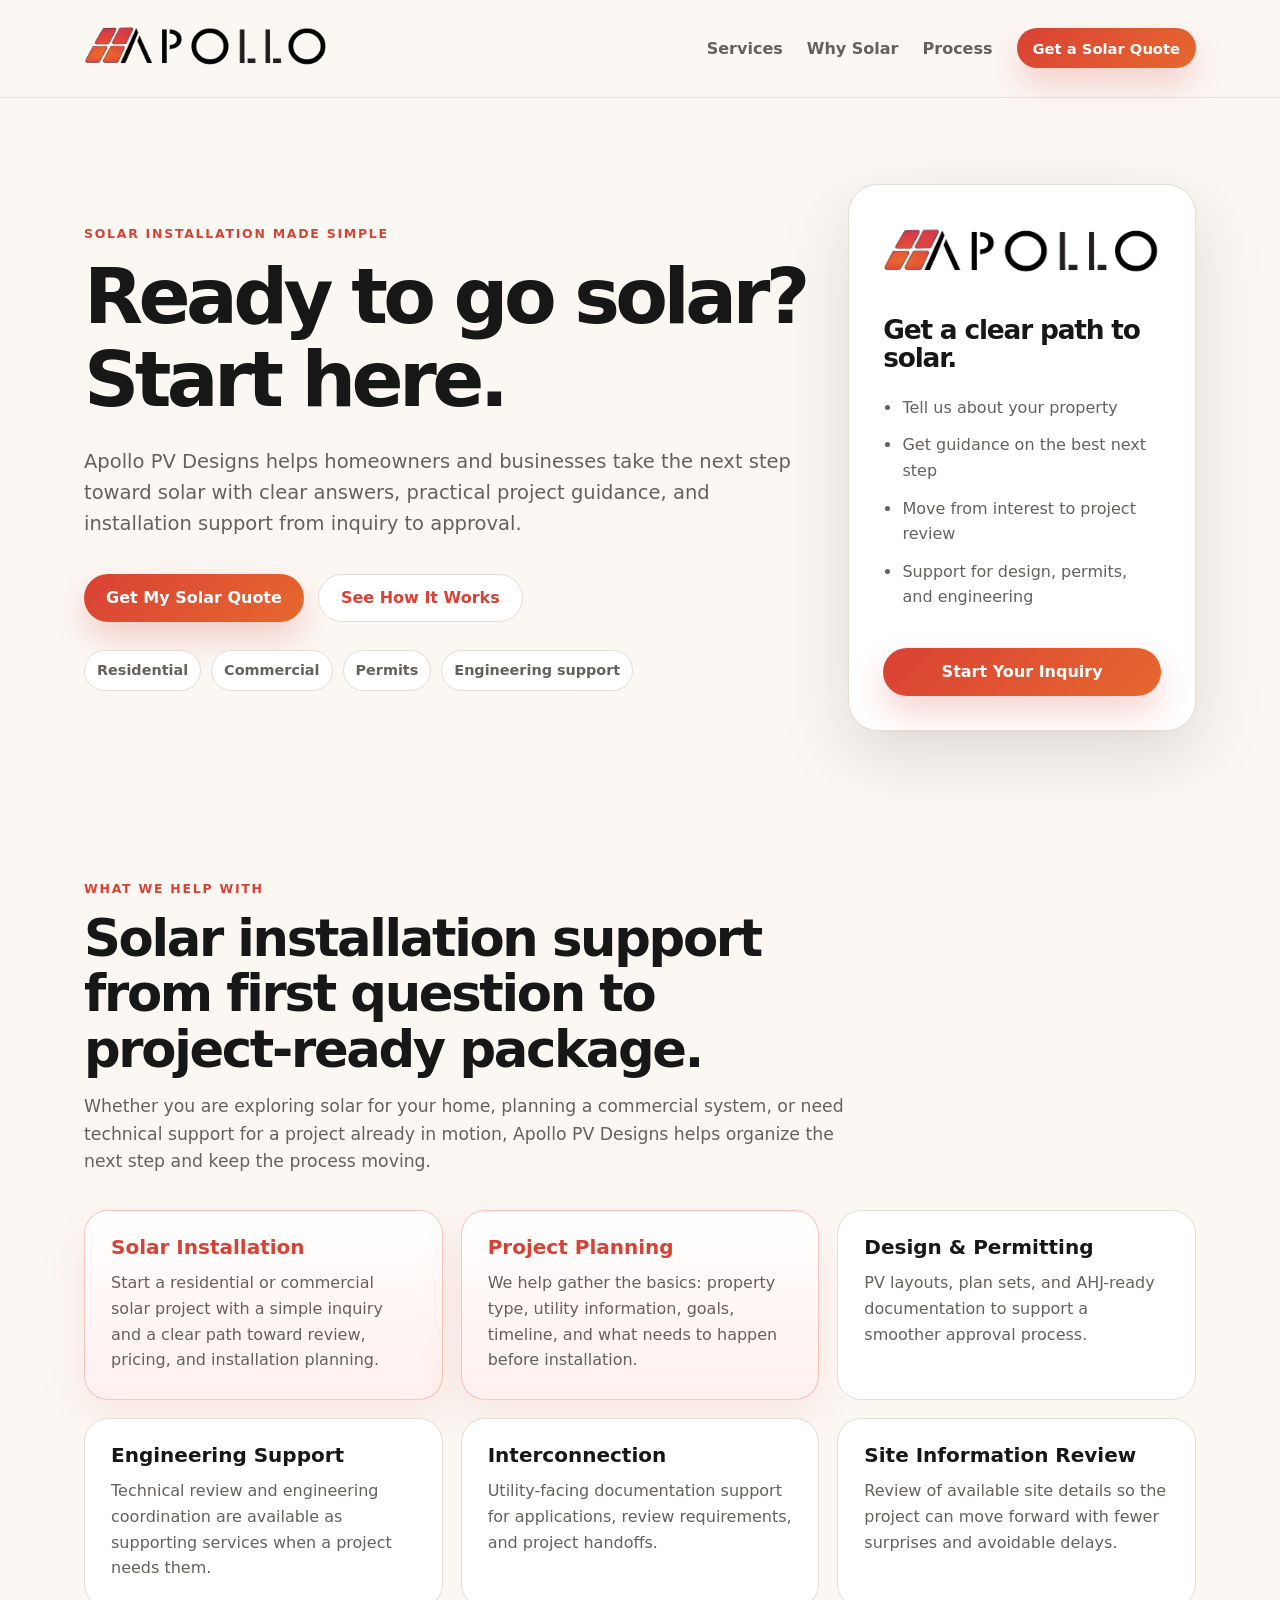
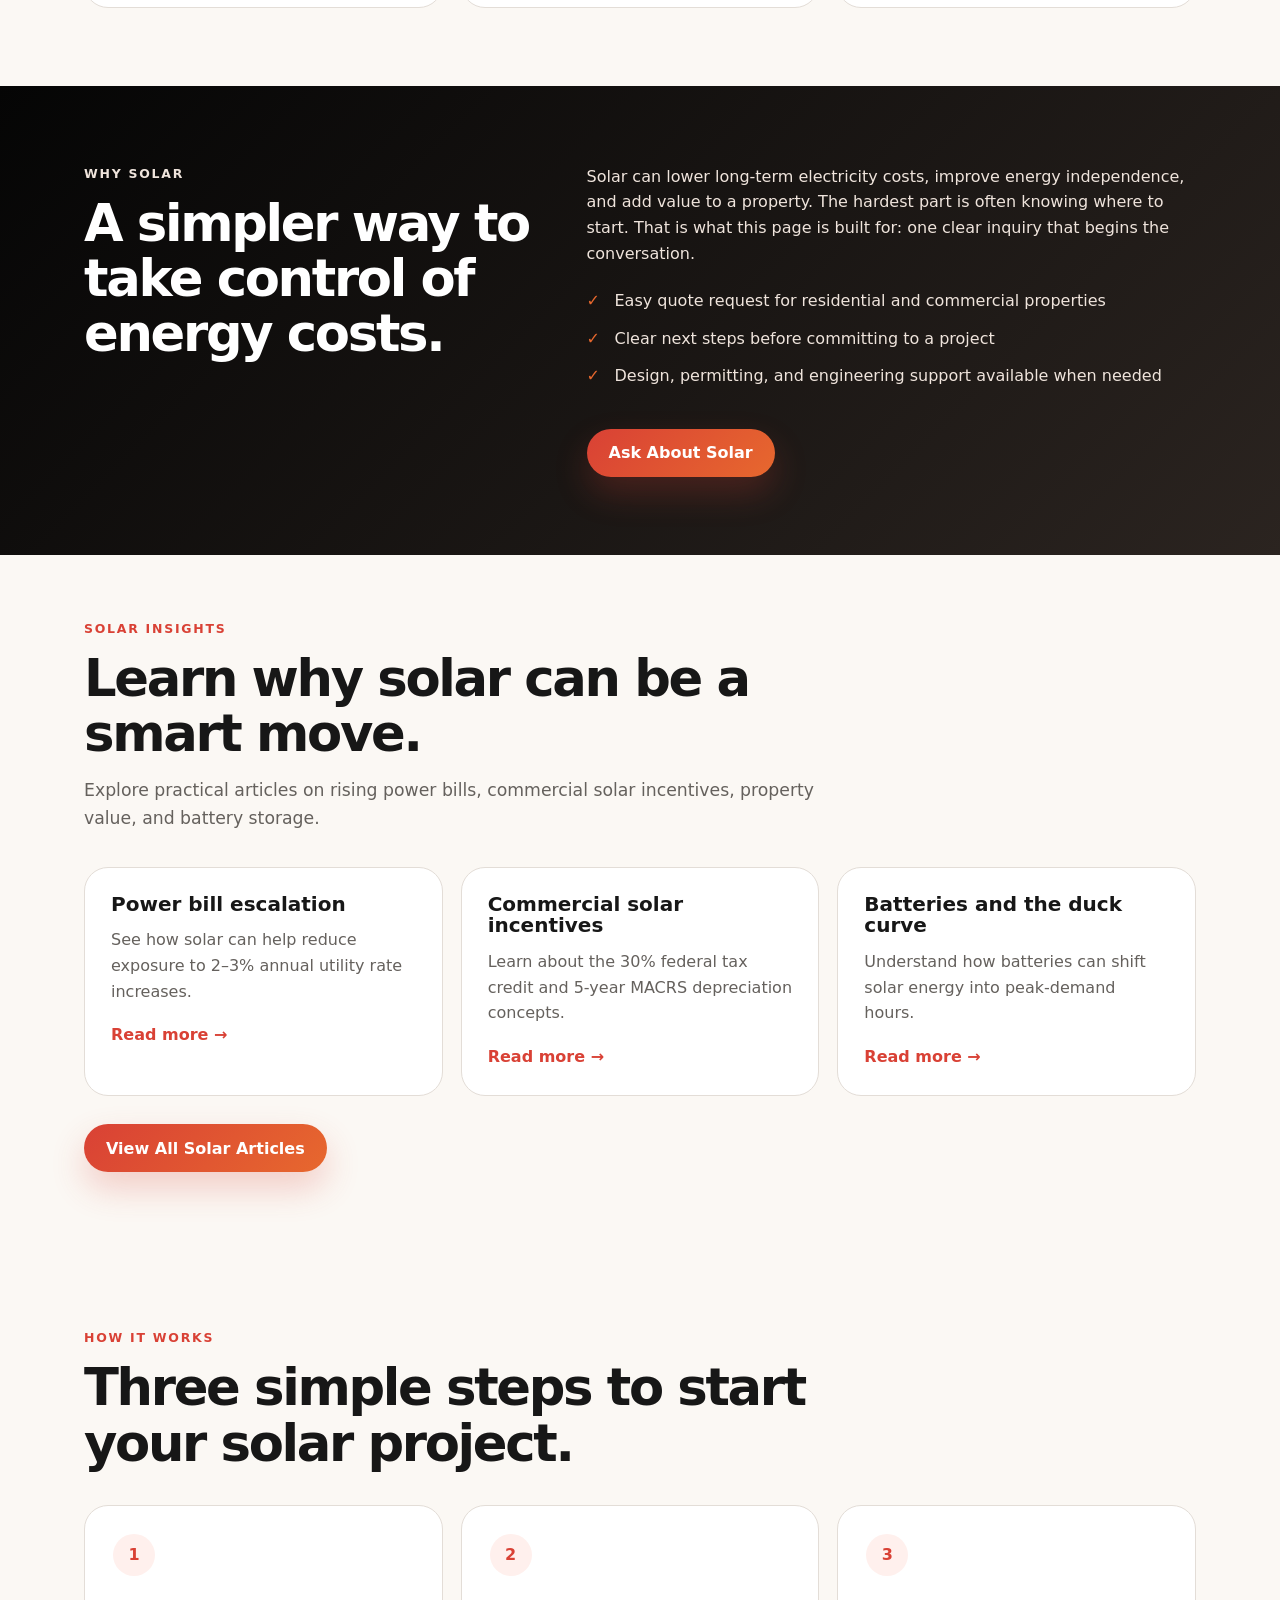
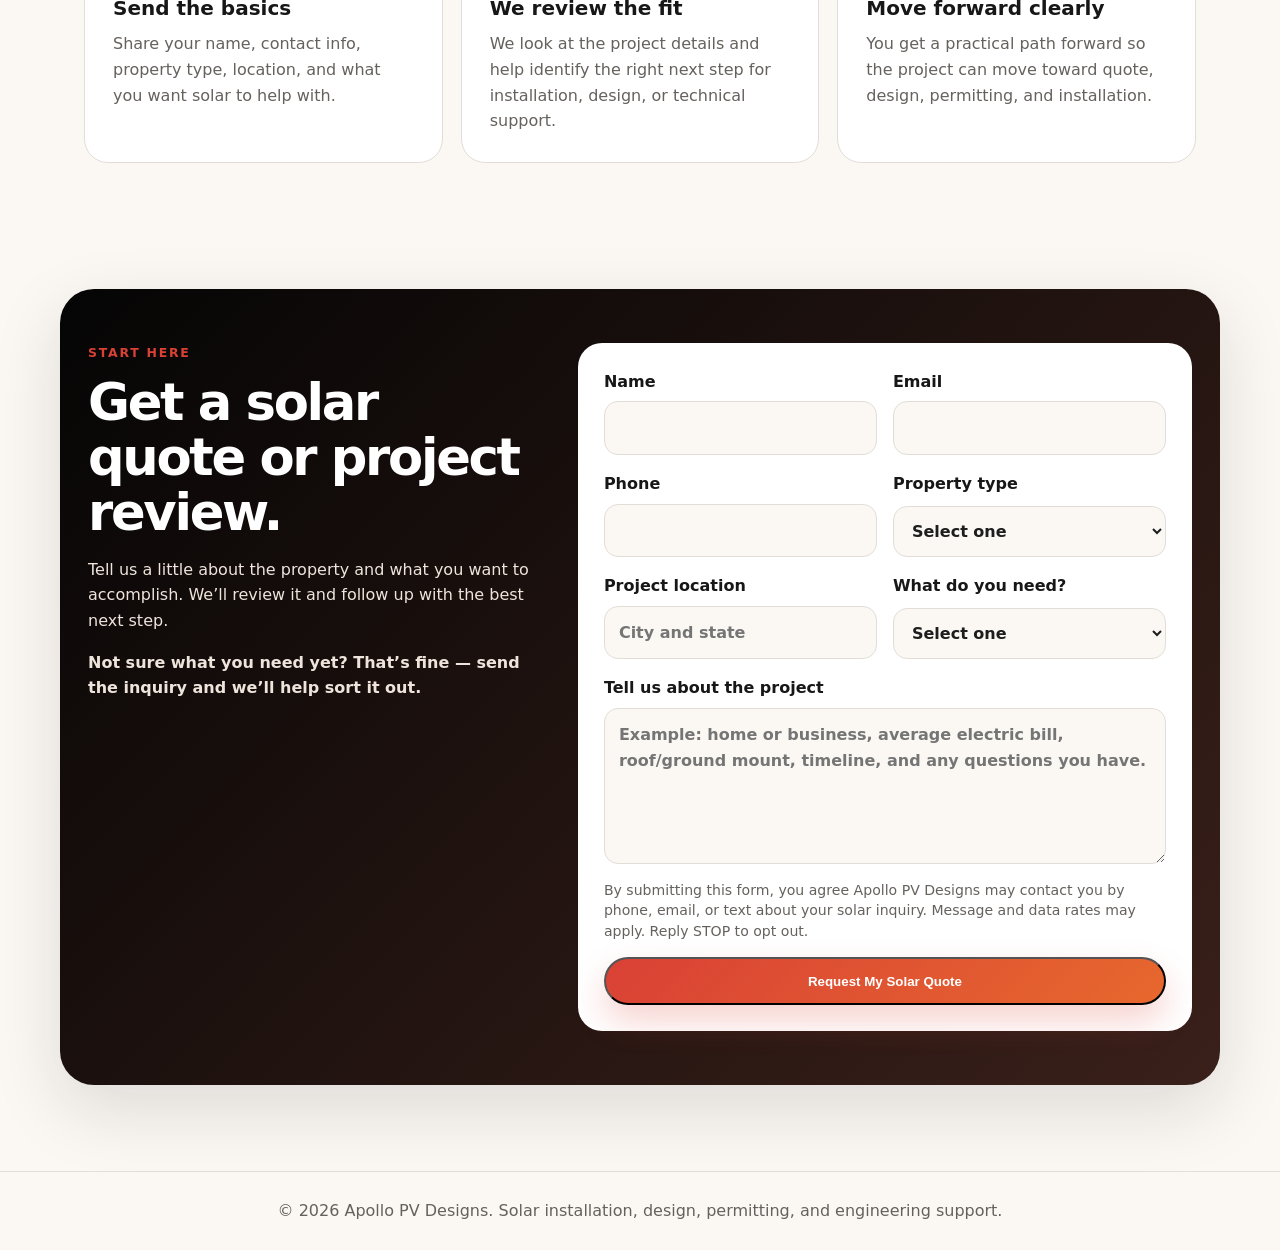
==== commit 91d3a837: "Add Twilio SMS follow-up support" ====
--- a/index.html
+++ b/index.html
@@ -126,7 +126,7 @@
           <p>Tell us a little about the property and what you want to accomplish. We’ll review it and follow up with the best next step.</p>
           <p class="contact-note">Not sure what you need yet? That’s fine — send the inquiry and we’ll help sort it out.</p>
         </div>
-        <form class="contact-form" name="project-inquiry" method="POST" data-netlify="true" netlify-honeypot="bot-field" action="/thank-you.html">
+        <form class="contact-form" name="project-inquiry" method="POST" action="/submit-inquiry.php">
           <input type="hidden" name="form-name" value="project-inquiry" />
           <p class="hidden-field">
             <label>Don’t fill this out if you’re human: <input name="bot-field" /></label>
@@ -141,7 +141,7 @@
           </label>
           <label>
             Phone
-            <input type="tel" name="phone" autocomplete="tel" />
+            <input type="tel" name="phone" autocomplete="tel" required />
           </label>
           <label>
             Property type
@@ -171,6 +171,7 @@
             Tell us about the project
             <textarea name="message" rows="5" placeholder="Example: home or business, average electric bill, roof/ground mount, timeline, and any questions you have." required></textarea>
           </label>
+          <p class="sms-consent">By submitting this form, you agree Apollo PV Designs may contact you by phone, email, or text about your solar inquiry. Message and data rates may apply. Reply STOP to opt out.</p>
           <button class="button" type="submit">Request My Solar Quote</button>
         </form>
       </section>
--- a/styles.css
+++ b/styles.css
@@ -189,49 +189,121 @@
 .text-link { color: var(--solar-red); font-weight: 900; }
 .text-link:hover { color: var(--solar-orange); }
 
-.blog-hero {
-  max-width: 980px;
+.topic-page {
+  max-width: 1080px;
   margin: 0 auto;
-  padding: 86px 24px 34px;
-}
-.blog-hero h1 { font-size: clamp(2.5rem, 5vw, 4.8rem); }
-.blog-hero p:not(.eyebrow) { max-width: 760px; margin-top: 20px; color: var(--muted); font-size: 1.2rem; }
-.blog-grid-section { padding-top: 30px; }
-.blog-grid { grid-template-columns: repeat(2, minmax(0, 1fr)); }
-.blog-card {
-  background: var(--white);
-  border: 1px solid var(--line);
-  border-radius: 26px;
-  padding: 30px;
-  min-height: 250px;
-  box-shadow: 0 14px 40px rgba(23, 23, 23, 0.06);
-}
-.blog-card h2 { font-size: 1.55rem; margin: 8px 0 12px; }
-.blog-card h2 a:hover { color: var(--solar-red); }
-.blog-card p:not(.blog-meta) { color: var(--muted); }
+  padding: 78px 24px 92px;
+}
+.topic-header {
+  border-bottom: 1px solid var(--line);
+  padding-bottom: 34px;
+  margin-bottom: 34px;
+}
+.topic-header h1 { font-size: clamp(2.7rem, 6vw, 5.4rem); max-width: 920px; }
+.topic-header p:not(.eyebrow) { max-width: 760px; margin-top: 20px; color: var(--muted); font-size: 1.2rem; }
+.featured-article {
+  border-bottom: 1px solid var(--line);
+  padding-bottom: 34px;
+  margin-bottom: 34px;
+}
+.featured-link {
+  display: grid;
+  grid-template-columns: 0.32fr 1fr;
+  gap: 34px;
+  padding: 34px;
+  border-radius: 30px;
+  background: linear-gradient(135deg, var(--white), var(--soft-red));
+  border: 1px solid rgba(217, 65, 53, 0.22);
+  box-shadow: 0 18px 50px rgba(23, 23, 23, 0.08);
+}
+.featured-link:hover h2, .article-row a:hover h3 { color: var(--solar-red); }
+.featured-label {
+  min-height: 220px;
+  border-radius: 24px;
+  background: linear-gradient(135deg, var(--solar-red), var(--solar-orange));
+  color: var(--white);
+  display: grid;
+  place-items: center;
+  text-transform: uppercase;
+  letter-spacing: 0.14em;
+  font-weight: 950;
+}
+.featured-content h2 { font-size: clamp(2rem, 4vw, 3.35rem); margin: 10px 0 16px; }
+.featured-content p:not(.blog-meta) { color: var(--muted); font-size: 1.12rem; max-width: 680px; }
+.featured-content .text-link { display: inline-block; margin-top: 22px; }
+.article-list-heading {
+  display: flex;
+  justify-content: space-between;
+  gap: 24px;
+  align-items: end;
+  margin-bottom: 10px;
+}
+.article-list-heading h2 { font-size: clamp(1.8rem, 3vw, 2.7rem); }
+.article-list-heading p { max-width: 420px; color: var(--muted); }
+.article-list { display: grid; }
+.article-row { border-bottom: 1px solid var(--line); }
+.article-row a {
+  display: grid;
+  grid-template-columns: 1fr auto;
+  gap: 28px;
+  align-items: center;
+  padding: 28px 0;
+}
+.article-row h3 { font-size: clamp(1.35rem, 2.4vw, 2rem); margin: 7px 0 10px; }
+.article-row p:not(.blog-meta) { color: var(--muted); max-width: 720px; }
+.article-row span { color: var(--solar-red); font-weight: 900; white-space: nowrap; }
 .blog-meta { color: var(--solar-red); text-transform: uppercase; letter-spacing: 0.12em; font-size: 0.76rem; font-weight: 900; }
-.blog-card .text-link { display: inline-block; margin-top: 22px; }
-.blog-cta {
-  max-width: 980px;
-  margin: 10px auto 86px;
-  padding: 42px 28px;
+.topic-cta {
+  margin-top: 46px;
+  padding: 34px;
   border-radius: 30px;
   background: linear-gradient(135deg, var(--black), #3a201a);
   color: var(--white);
-  text-align: center;
+  display: flex;
+  justify-content: space-between;
+  align-items: center;
+  gap: 28px;
   box-shadow: var(--shadow);
 }
-.blog-cta h2 { color: var(--white); }
-.blog-cta p { color: #efe4dc; margin: 14px auto 24px; max-width: 620px; }
+.topic-cta h2 { color: var(--white); }
+.topic-cta p:not(.eyebrow) { color: #efe4dc; margin-top: 10px; max-width: 620px; }
 .article {
   max-width: 820px;
   margin: 0 auto;
   padding: 78px 24px 92px;
 }
+.why-solar-article { max-width: 900px; }
 .article h1 { font-size: clamp(2.4rem, 5vw, 4.4rem); margin-top: 12px; }
 .article h2 { font-size: clamp(1.65rem, 3vw, 2.4rem); margin-top: 42px; }
 .article p { color: var(--muted); font-size: 1.08rem; margin-top: 16px; }
 .article-lead { font-size: 1.28rem !important; color: var(--ink) !important; margin-top: 22px !important; }
+.article-toc {
+  margin: 34px 0 10px;
+  padding: 24px;
+  border: 1px solid var(--line);
+  border-radius: 24px;
+  background: var(--white);
+  box-shadow: 0 12px 34px rgba(23, 23, 23, 0.05);
+}
+.article-toc p { margin: 0 0 12px; color: var(--charcoal); font-weight: 900; }
+.article-toc ul {
+  display: grid;
+  grid-template-columns: repeat(2, minmax(0, 1fr));
+  gap: 8px 22px;
+  list-style: none;
+  padding: 0;
+}
+.article-toc a { color: var(--solar-red); font-weight: 850; }
+.article-section-card {
+  margin-top: 28px;
+  padding: 30px;
+  border: 1px solid var(--line);
+  border-radius: 28px;
+  background: var(--white);
+  box-shadow: 0 14px 42px rgba(23, 23, 23, 0.06);
+}
+.article-section-card h2 { margin-top: 8px; }
+.article-section-card .text-link { display: inline-block; margin-top: 20px; }
 .disclaimer {
   background: var(--soft-red);
   border: 1px solid rgba(217, 65, 53, 0.22);
@@ -251,6 +323,83 @@
 .article-callout p { color: #efe4dc; }
 .article-callout .button { margin-top: 24px; }
 
+.clean-topic-page {
+  max-width: 980px;
+  padding-top: 70px;
+}
+.clean-topic-header {
+  margin-bottom: 26px;
+  padding-bottom: 26px;
+}
+.clean-topic-header h1 {
+  font-size: clamp(2.4rem, 5vw, 4.6rem);
+  letter-spacing: -0.055em;
+}
+.clean-article-list {
+  display: grid;
+  gap: 18px;
+}
+.clean-article-card {
+  background: var(--white);
+  border: 1px solid var(--line);
+  border-radius: 26px;
+  box-shadow: 0 12px 34px rgba(23, 23, 23, 0.06);
+  transition: transform 0.18s ease, box-shadow 0.18s ease, border-color 0.18s ease;
+}
+.clean-article-card:hover {
+  transform: translateY(-2px);
+  border-color: rgba(217, 65, 53, 0.35);
+  box-shadow: 0 18px 48px rgba(23, 23, 23, 0.1);
+}
+.clean-article-card a {
+  display: block;
+  padding: 28px;
+}
+.clean-article-card h2 {
+  font-size: clamp(1.45rem, 3vw, 2.2rem);
+  margin: 8px 0 12px;
+  letter-spacing: -0.035em;
+}
+.clean-article-card p:not(.blog-meta) {
+  color: var(--muted);
+  max-width: 720px;
+}
+.clean-article-card .text-link {
+  display: inline-block;
+  margin-top: 18px;
+}
+.featured-clean-card {
+  border-color: rgba(217, 65, 53, 0.28);
+  background: linear-gradient(180deg, var(--white), var(--soft-red));
+}
+.clean-topic-cta {
+  margin-top: 34px;
+}
+.article {
+  max-width: 820px;
+  margin: 58px auto 86px;
+  padding: 46px;
+  background: var(--white);
+  border: 1px solid var(--line);
+  border-radius: 30px;
+  box-shadow: 0 16px 48px rgba(23, 23, 23, 0.08);
+}
+.article > .text-link:first-child {
+  display: inline-block;
+  margin-bottom: 26px;
+}
+.article h1 {
+  font-size: clamp(2.15rem, 4.5vw, 4rem);
+  max-width: 760px;
+}
+.article h2 {
+  padding-top: 10px;
+  border-top: 1px solid var(--line);
+}
+.article p {
+  max-width: 720px;
+}
+
 .contact-section {
   max-width: 1160px;
   margin: 48px auto 86px;
@@ -277,7 +426,7 @@
   gap: 16px;
 }
 .contact-form label { display: grid; gap: 7px; font-weight: 800; color: var(--charcoal); }
-.contact-form label:has(textarea), .contact-form button { grid-column: 1 / -1; }
+.contact-form label:has(textarea), .contact-form button, .sms-consent { grid-column: 1 / -1; }
 .contact-form input, .contact-form select, .contact-form textarea {
   width: 100%;
   border: 1px solid var(--line);
@@ -291,6 +440,7 @@
   outline: 3px solid rgba(217, 65, 53, 0.18);
   border-color: var(--solar-red);
 }
+.sms-consent { color: var(--muted); font-size: 0.88rem; line-height: 1.45; }
 .hidden-field { display: none; }
 
 .thank-you-page {
@@ -315,6 +465,10 @@
   .nav { align-items: flex-start; }
   .nav-links { display: none; }
   .hero, .split, .contact-section { grid-template-columns: 1fr; }
-  .cards, .steps, .contact-form, .insight-cards, .blog-grid { grid-template-columns: 1fr; }
+  .cards, .steps, .contact-form, .insight-cards, .blog-grid, .article-toc ul, .featured-link, .article-row a { grid-template-columns: 1fr; }
+  .article-list-heading, .topic-cta { display: grid; }
+  .featured-label { min-height: 120px; }
+  .article { margin: 28px 14px 54px; padding: 28px 20px; border-radius: 22px; }
+  .clean-article-card a { padding: 22px; }
   .hero { padding-top: 58px; }
 }
